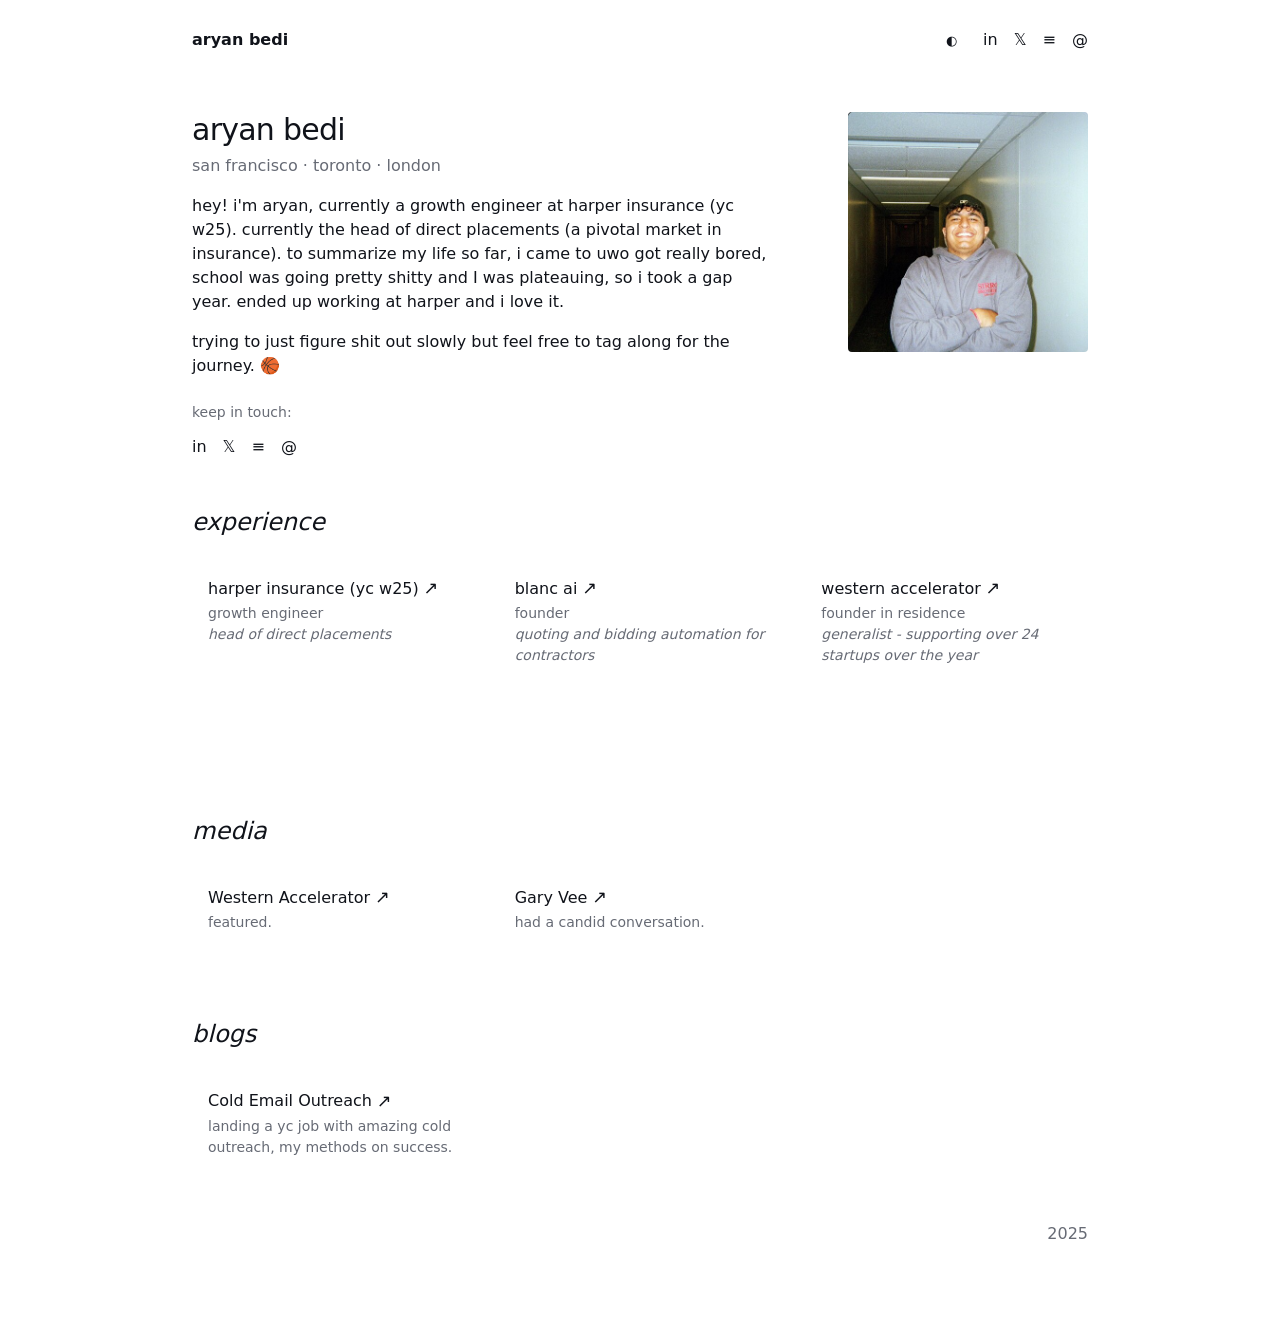
==== index.html @ 82c32fe9 "Recreate personal website for independent static hosting" ====
<!doctype html>
<html lang="en">
<head>
  <meta charset="utf-8">
  <meta name="viewport" content="width=device-width, initial-scale=1">
  <meta name="description" content="Aryan Bedi — growth engineer, founder, and writer.">
  <title>Aryan Bedi</title>
  <link rel="stylesheet" href="/site.css">
</head>
<body>
  <div class="shell">
    <header class="site-header">
      <a class="brand" href="/">aryan bedi</a>
      <div class="header-actions">
        <button class="theme-toggle" type="button" data-theme-toggle aria-label="Switch theme" title="Switch theme"></button>
        <div class="social-links" aria-label="Social links">
          <a href="https://www.linkedin.com/in/aryan-bedi/" target="_blank" rel="noopener noreferrer" aria-label="LinkedIn">in</a>
          <a href="https://x.com/aryan_bedi_" target="_blank" rel="noopener noreferrer" aria-label="X">𝕏</a>
          <a href="https://substack.com/@aryanbedi?utm_campaign=unknown&amp;utm_medium=web" target="_blank" rel="noopener noreferrer" aria-label="Substack">≡</a>
          <a href="mailto:aryankbedi@gmail.com" rel="noopener noreferrer" aria-label="Email">@</a>
        </div>
      </div>
    </header>
    <main>
      <section class="hero">
        <div class="hero-copy">
          <h1>aryan bedi</h1>
          <p class="location">san francisco · toronto · london</p>
          <div class="bio">
            <p>hey! i'm aryan, currently a growth engineer at <a href="https://harperinsure.com" target="_blank" rel="noopener noreferrer">harper insurance (yc w25)</a>. currently the head of direct placements (a pivotal market in insurance). to summarize my life so far, i came to uwo got really bored, school was going pretty shitty and I was plateauing, so i took a gap year. ended up working at harper and i love it.</p>
            <p>trying to just figure shit out slowly but feel free to tag along for the journey. 🏀</p>
          </div>
          <p class="keep-in-touch">keep in touch:</p>
          <div class="social-links" aria-label="Keep in touch">
            <a href="https://www.linkedin.com/in/aryan-bedi/" target="_blank" rel="noopener noreferrer" aria-label="LinkedIn">in</a>
            <a href="https://x.com/aryan_bedi_" target="_blank" rel="noopener noreferrer" aria-label="X">𝕏</a>
            <a href="https://substack.com/@aryanbedi?utm_campaign=unknown&amp;utm_medium=web" target="_blank" rel="noopener noreferrer" aria-label="Substack">≡</a>
            <a href="mailto:aryankbedi@gmail.com" rel="noopener noreferrer" aria-label="Email">@</a>
          </div>
        </div>
        <button class="portrait-toggle" type="button" data-portrait-toggle aria-label="Show conference photo" aria-pressed="false">
          <span class="portrait-inner">
            <img src="/assets/aryan-casual.png" alt="Aryan Bedi casual photo">
            <img class="conference" src="/assets/aryan-conference.jpg" alt="Aryan Bedi presenting at a conference">
          </span>
        </button>
      </section>
      <section class="home-section" aria-labelledby="experience-title">
        <h2 id="experience-title">experience</h2>
        <div class="cards">
          <article class="card"><h3><a class="card-link" href="https://www.harperinsure.com/" target="_blank" rel="noopener noreferrer">harper insurance (yc w25) <span class="arrow" aria-hidden="true">↗</span></a></h3><p>growth engineer</p><p class="description">head of direct placements</p></article>
          <article class="card"><h3><a class="card-link" href="https://www.blancai.ca" target="_blank" rel="noopener noreferrer">blanc ai <span class="arrow" aria-hidden="true">↗</span></a></h3><p>founder</p><p class="description">quoting and bidding automation for contractors</p></article>
          <article class="card"><h3><a class="card-link" href="https://entrepreneurship.uwo.ca/news/2025/04/accelerator-profile-aryan-bedi-of-blanc-ai/" target="_blank" rel="noopener noreferrer">western accelerator <span class="arrow" aria-hidden="true">↗</span></a></h3><p>founder in residence</p><p class="description">generalist - supporting over 24 startups over the year</p></article>
        </div>
      </section>
      <section class="home-section" aria-labelledby="media-title">
        <h2 id="media-title">media</h2>
        <div class="cards">
          <article class="card"><h3><a class="card-link" href="https://entrepreneurship.uwo.ca/news/2025/04/accelerator-profile-aryan-bedi-of-blanc-ai/" target="_blank" rel="noopener noreferrer">Western Accelerator <span class="arrow" aria-hidden="true">↗</span></a></h3><p>featured.</p></article>
          <article class="card"><h3><a class="card-link" href="https://youtube.com/shorts/hI-naSWxzG8?si=ar0FExmpglkH_k2B" target="_blank" rel="noopener noreferrer">Gary Vee <span class="arrow" aria-hidden="true">↗</span></a></h3><p>had a candid conversation.</p></article>
        </div>
      </section>
      <section class="home-section" aria-labelledby="blogs-title">
        <h2 id="blogs-title">blogs</h2>
        <div class="cards"><article class="card"><h3><a class="card-link" href="/playbooks/">Cold Email Outreach <span class="arrow" aria-hidden="true">↗</span></a></h3><p>landing a yc job with amazing cold outreach, my methods on success.</p></article></div>
      </section>
    </main>
    <footer class="site-footer"><p>2025</p></footer>
  </div>
  <script src="/site.js"></script>
</body>
</html>
---- site.css ----
:root {
  color-scheme: light;
  --background: #ffffff;
  --foreground: #10131a;
  --muted: #676b75;
  --soft: #eceef1;
}

:root[data-theme="dark"] {
  color-scheme: dark;
  --background: #080c16;
  --foreground: #f7f6f2;
  --muted: #a5a8b0;
  --soft: #202632;
}

* { box-sizing: border-box; }
html { min-height: 100%; background: var(--background); }
body {
  min-height: 100vh;
  margin: 0;
  background: var(--background);
  color: var(--foreground);
  font-family: ui-sans-serif, system-ui, -apple-system, BlinkMacSystemFont, "Segoe UI", sans-serif;
  font-size: 16px;
  line-height: 1.5;
}
a { color: inherit; text-decoration: none; text-underline-offset: 0.16em; }
a:hover { color: var(--muted); text-decoration: underline; }
a:focus-visible, button:focus-visible { outline: 2px solid currentColor; outline-offset: 3px; }
.shell { width: min(100% - 2rem, 896px); margin: 0 auto; padding-bottom: 5rem; }
.site-header { display: flex; align-items: center; justify-content: space-between; padding: 1.5rem 0 3.5rem; }
.brand { font-size: 1rem; font-weight: 650; text-decoration: none; }
.header-actions, .social-links { display: flex; align-items: center; gap: 1rem; }
.social-links a { display: inline-flex; align-items: center; justify-content: center; color: var(--foreground); }
.social-links svg { width: 1.25rem; height: 1.25rem; }
.theme-toggle {
  width: 2rem; height: 2rem; padding: 0; border: 0; border-radius: 999px;
  background: transparent; color: var(--foreground); cursor: pointer;
}
.theme-toggle:hover { background: var(--soft); }
.theme-icon { width: 1.1rem; height: 1.1rem; }
main { display: block; }
.hero { display: flex; align-items: flex-start; justify-content: space-between; gap: 2rem; }
.hero-copy { max-width: 36rem; }
h1, h2, h3, p { margin-top: 0; }
h1 { margin-bottom: 0.35rem; font-size: 1.875rem; line-height: 1.2; font-weight: 400; letter-spacing: -0.025em; }
h2 { margin-bottom: 1.5rem; font-size: 1.5rem; line-height: 1.25; font-style: italic; font-weight: 400; }
h3 { margin-bottom: 0.15rem; font-size: 1rem; font-weight: 400; }
.location, .muted { color: var(--muted); }
.location { margin-bottom: 1rem; }
.bio p { margin-bottom: 1rem; }
.portrait-toggle {
  position: relative; flex: 0 0 15rem; width: 15rem; height: 15rem; padding: 0; overflow: hidden;
  border: 0; border-radius: 0.25rem; background: var(--soft); color: inherit; cursor: pointer; perspective: 1000px;
}
.portrait-inner { position: relative; display: block; width: 100%; height: 100%; transform-style: preserve-3d; transition: transform 500ms ease-in-out; }
.portrait-toggle.is-flipped .portrait-inner { transform: rotateY(180deg); }
.portrait-toggle img { position: absolute; inset: 0; width: 100%; height: 100%; object-fit: cover; backface-visibility: hidden; }
.portrait-toggle .conference { transform: rotateY(180deg); }
.portrait-toggle:hover { transform: scale(1.03); }
.keep-in-touch { margin: 1.5rem 0 0.75rem; font-size: 0.875rem; color: var(--muted); }
.home-section { padding-top: 3rem; }
.home-section:nth-of-type(2) { padding-bottom: 5.375rem; }
.home-section:nth-of-type(3) { padding-bottom: 1.375rem; }
.cards { display: grid; grid-template-columns: repeat(3, minmax(0, 1fr)); gap: 1.5rem; }
.card { padding: 1rem; border-radius: 0.5rem; transition: background-color 160ms ease, transform 160ms ease; }
.card:hover { background: color-mix(in srgb, var(--soft) 55%, transparent); transform: translateY(-2px); }
.card-link { display: inline-flex; align-items: center; gap: 0.3rem; text-decoration: none; }
.arrow { font-size: 1.1em; line-height: 1; }
.card p { margin: 0; font-size: 0.875rem; color: var(--muted); }
.card .description { font-style: italic; }
.page-title { margin-bottom: 2rem; }
.return-home { display: inline-block; margin-bottom: 2rem; color: var(--muted); }
.playbook-intro { max-width: 42rem; margin-bottom: 2.5rem; }
.playbook-intro h1 { margin-bottom: 1rem; font-size: 1.5rem; font-weight: 500; }
.playbook-card { max-width: 100%; padding: 1.5rem; border: 1px solid var(--soft); border-radius: 0.5rem; }
.playbook-card h2 { margin-bottom: 0.5rem; font-size: 1.25rem; font-style: normal; font-weight: 500; }
.playbook-card p { color: var(--muted); }
.button-link { display: inline-block; padding: 0.55rem 0.8rem; border: 1px solid currentColor; border-radius: 0.3rem; text-decoration: none; }
.subscribe { margin-top: 2.5rem; padding: 1.5rem; border-radius: 0.5rem; background: color-mix(in srgb, var(--soft) 55%, transparent); text-align: center; }
.subscribe h2 { margin-bottom: 0.5rem; font-size: 1rem; font-style: normal; font-weight: 500; }
.article { max-width: 42rem; }
.article h2 { margin-bottom: 0.5rem; font-size: 1.25rem; font-style: normal; font-weight: 500; }
.article p { color: var(--muted); }
.site-footer { margin-top: 3rem; color: var(--muted); text-align: right; }
.not-found { min-height: 65vh; display: grid; place-content: center; text-align: center; }
.not-found h1 { font-size: 2.5rem; font-weight: 650; }

@media (max-width: 640px) {
  .shell { width: min(100% - 2rem, 896px); }
  .site-header { padding-bottom: 2.25rem; }
  .hero { flex-direction: column-reverse; }
  .portrait-toggle { flex-basis: auto; width: min(100%, 15rem); height: auto; aspect-ratio: 1; align-self: center; }
  .cards { grid-template-columns: 1fr; gap: 0.25rem; }
  .home-section { padding-top: 2.5rem; }
  .home-section:nth-of-type(2), .home-section:nth-of-type(3) { padding-bottom: 0; }
}

@media (prefers-reduced-motion: reduce) {
  *, *::before, *::after { scroll-behavior: auto !important; transition-duration: 0.01ms !important; animation-duration: 0.01ms !important; }
  .portrait-toggle:hover, .card:hover { transform: none; }
}
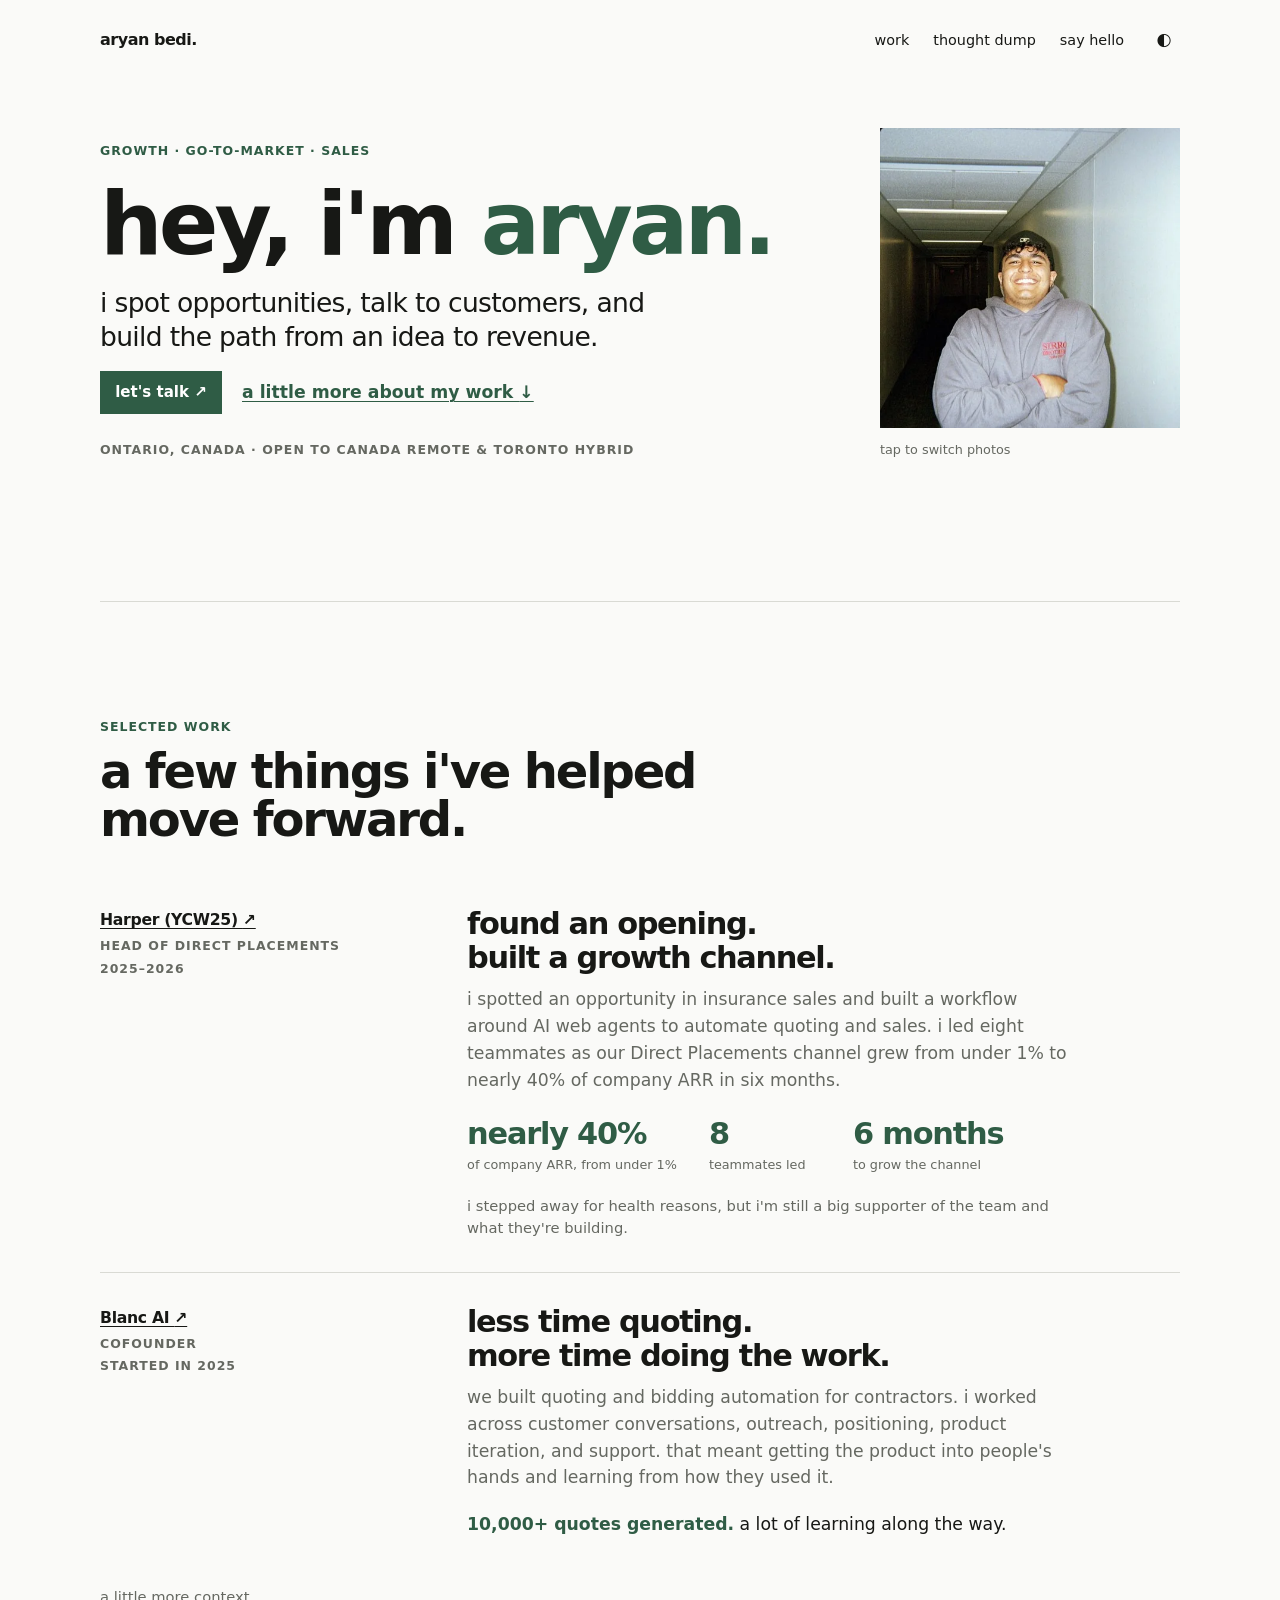
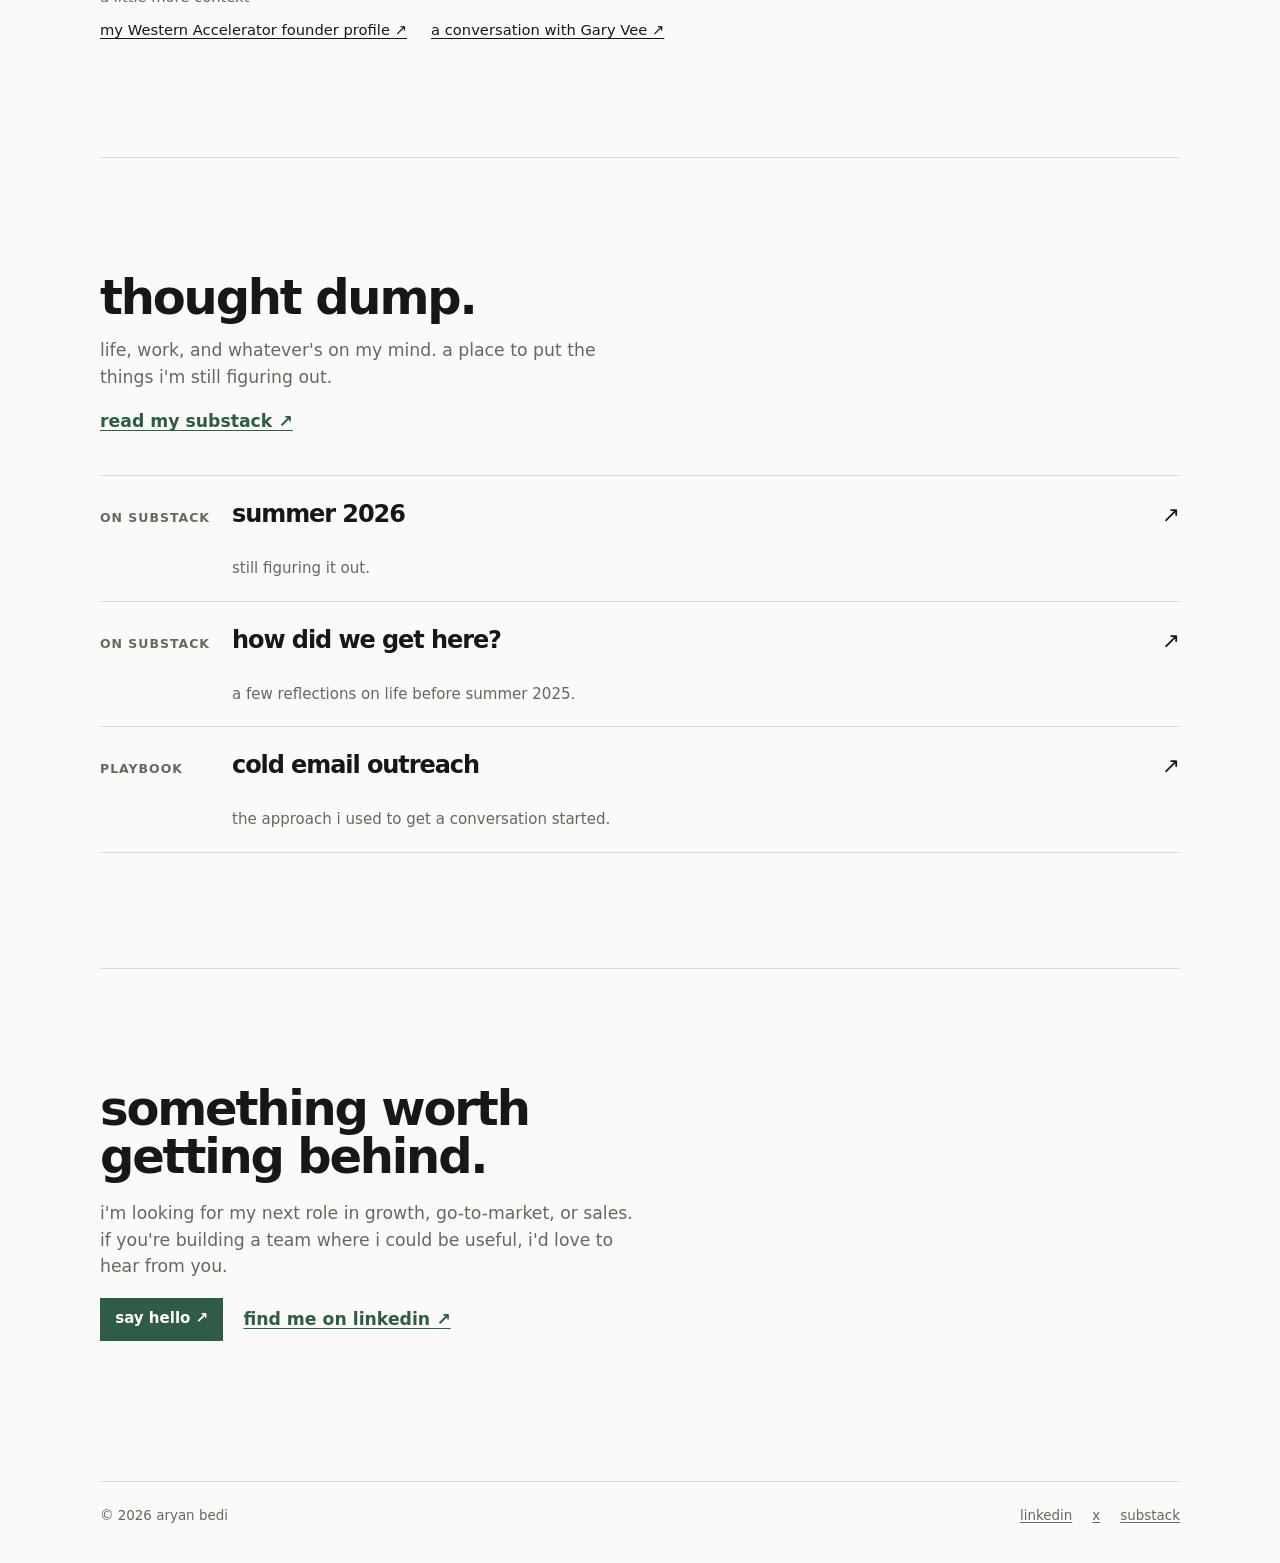
==== commit a88aefc7: "Revamp portfolio for growth and commercial roles" ====
--- a/index.html
+++ b/index.html
@@ -1,72 +1,294 @@
 <!doctype html>
 <html lang="en">
-<head>
-  <meta charset="utf-8">
-  <meta name="viewport" content="width=device-width, initial-scale=1">
-  <meta name="description" content="Aryan Bedi — growth engineer, founder, and writer.">
-  <title>Aryan Bedi</title>
-  <link rel="stylesheet" href="/site.css">
-</head>
-<body>
-  <div class="shell">
-    <header class="site-header">
-      <a class="brand" href="/">aryan bedi</a>
-      <div class="header-actions">
-        <button class="theme-toggle" type="button" data-theme-toggle aria-label="Switch theme" title="Switch theme"></button>
-        <div class="social-links" aria-label="Social links">
-          <a href="https://www.linkedin.com/in/aryan-bedi/" target="_blank" rel="noopener noreferrer" aria-label="LinkedIn">in</a>
-          <a href="https://x.com/aryan_bedi_" target="_blank" rel="noopener noreferrer" aria-label="X">𝕏</a>
-          <a href="https://substack.com/@aryanbedi?utm_campaign=unknown&amp;utm_medium=web" target="_blank" rel="noopener noreferrer" aria-label="Substack">≡</a>
-          <a href="mailto:aryankbedi@gmail.com" rel="noopener noreferrer" aria-label="Email">@</a>
+  <head>
+    <meta charset="utf-8" />
+    <link rel="icon" href="/assets/favicon.png" type="image/png" />
+    <meta name="viewport" content="width=device-width, initial-scale=1" />
+    <meta
+      name="description"
+      content="Aryan Bedi works across growth, go-to-market, and sales. Former Head of Direct Placements at Harper and cofounder of Blanc AI. Based in Ontario, Canada."
+    />
+    <meta
+      property="og:title"
+      content="Aryan Bedi | growth, go-to-market &amp; sales"
+    />
+    <meta
+      property="og:description"
+      content="Finding the opportunity, understanding the customer, and getting things moving. Work, writing, and a little bit of figuring it out."
+    />
+    <meta property="og:type" content="website" />
+    <meta property="og:url" content="https://aryanbedi.com/" />
+    <meta
+      property="og:image"
+      content="https://aryanbedi.com/assets/aryan-conference.jpg"
+    />
+    <meta name="twitter:card" content="summary_large_image" />
+    <link rel="canonical" href="https://aryanbedi.com/" />
+    <title>Aryan Bedi | growth, go-to-market &amp; sales</title>
+    <link rel="stylesheet" href="/site.css?v=1de614bd77" />
+    <script src="/site.js?v=4d072ad372" defer></script>
+  </head>
+  <body class="home-page">
+    <a class="skip-link" href="#main-content">skip to content</a>
+    <div class="shell">
+      <header class="site-header">
+        <a class="brand" href="/" aria-label="Aryan Bedi, home">aryan bedi.</a>
+        <nav class="site-nav" aria-label="Main navigation">
+          <a href="#work">work</a><a href="#thoughts">thought dump</a
+          ><a href="#contact">say hello</a>
+        </nav>
+        <button
+          class="theme-toggle"
+          type="button"
+          data-theme-toggle
+          aria-label="Switch theme"
+          title="Switch theme"
+        ></button>
+      </header>
+      <main id="main-content">
+        <section class="hero-grid" aria-labelledby="intro-title">
+          <div class="hero-copy">
+            <p class="intro-label">growth · go-to-market · sales</p>
+            <h1 id="intro-title">
+              hey, i'm <span class="name-accent">aryan.</span>
+            </h1>
+            <p class="hero-summary">
+              i spot opportunities, talk to customers, and build the path from
+              an idea to revenue.
+            </p>
+            <div class="hero-actions">
+              <a class="primary-link" href="mailto:aryankbedi@gmail.com"
+                >let's talk <span aria-hidden="true">↗</span></a
+              >
+              <a class="text-link" href="#work"
+                >a little more about my work
+                <span aria-hidden="true">↓</span></a
+              >
+            </div>
+            <p class="location-note">
+              ontario, canada · open to canada remote &amp; toronto hybrid
+            </p>
+          </div>
+          <div class="hero-aside">
+            <button
+              class="portrait-toggle"
+              type="button"
+              data-portrait-toggle
+              aria-label="Conference photo"
+              title="Show conference photo"
+              aria-pressed="false"
+            >
+              <span class="portrait-inner">
+                <img
+                  src="/assets/aryan-casual.webp"
+                  alt="Aryan Bedi in a hoodie"
+                  width="504"
+                  height="506"
+                  fetchpriority="high"
+                />
+                <img
+                  class="conference"
+                  src="/assets/aryan-conference.webp"
+                  alt="Aryan Bedi presenting at a conference"
+                  width="800"
+                  height="800"
+                />
+              </span>
+            </button>
+            <p class="photo-caption">tap to switch photos</p>
+          </div>
+        </section>
+        <section id="work" class="work-section" aria-labelledby="work-title">
+          <div class="section-heading">
+            <p class="section-label">selected work</p>
+            <h2 id="work-title">a few things i've helped<br />move forward.</h2>
+          </div>
+          <article class="work-entry featured-work">
+            <div class="work-meta">
+              <a
+                class="company-link"
+                href="https://www.harperinsure.com/news/series-a-announcement"
+                target="_blank"
+                rel="noopener noreferrer"
+                >Harper (YCW25) <span aria-hidden="true">↗</span></a
+              >
+              <p>Head of Direct Placements</p>
+              <p class="work-date">2025–2026</p>
+            </div>
+            <div class="work-body">
+              <h3>found an opening.<br />built a growth channel.</h3>
+              <p>
+                i spotted an opportunity in insurance sales and built a workflow
+                around AI web agents to automate quoting and sales. i led eight
+                teammates as our Direct Placements channel grew from under 1% to
+                nearly 40% of company ARR in six months.
+              </p>
+              <div
+                class="work-results"
+                aria-label="Direct Placements channel results"
+              >
+                <div>
+                  <strong>nearly 40%</strong
+                  ><span class="result-label"
+                    >of company ARR, from under 1%</span
+                  >
+                </div>
+                <div>
+                  <strong>8</strong
+                  ><span class="result-label">teammates led</span>
+                </div>
+                <div>
+                  <strong>6 months</strong
+                  ><span class="result-label">to grow the channel</span>
+                </div>
+              </div>
+              <p class="departure-note">
+                i stepped away for health reasons, but i'm still a big supporter
+                of the team and what they're building.
+              </p>
+            </div>
+          </article>
+          <article class="work-entry">
+            <div class="work-meta">
+              <a
+                class="company-link"
+                href="https://entrepreneurship.uwo.ca/news/2025/04/accelerator-profile-aryan-bedi-of-blanc-ai/"
+                target="_blank"
+                rel="noopener noreferrer"
+                >Blanc AI <span aria-hidden="true">↗</span></a
+              >
+              <p>Cofounder</p>
+              <p class="work-date">started in 2025</p>
+            </div>
+            <div class="work-body">
+              <h3>less time quoting.<br />more time doing the work.</h3>
+              <p>
+                we built quoting and bidding automation for contractors. i
+                worked across customer conversations, outreach, positioning,
+                product iteration, and support. that meant getting the product
+                into people's hands and learning from how they used it.
+              </p>
+              <p class="inline-result">
+                <strong>10,000+ quotes generated.</strong> a lot of learning
+                along the way.
+              </p>
+            </div>
+          </article>
+          <div class="context-links">
+            <span>a little more context</span>
+            <a
+              href="https://entrepreneurship.uwo.ca/news/2025/04/accelerator-profile-aryan-bedi-of-blanc-ai/"
+              target="_blank"
+              rel="noopener noreferrer"
+              >my Western Accelerator founder profile
+              <span aria-hidden="true">↗</span></a
+            >
+            <a
+              href="https://youtube.com/shorts/hI-naSWxzG8?si=ar0FExmpglkH_k2B"
+              target="_blank"
+              rel="noopener noreferrer"
+              >a conversation with Gary Vee <span aria-hidden="true">↗</span></a
+            >
+          </div>
+        </section>
+        <section
+          id="thoughts"
+          class="writing-section"
+          aria-labelledby="writing-title"
+        >
+          <div class="writing-intro">
+            <h2 id="writing-title">thought dump.</h2>
+            <p>
+              life, work, and whatever's on my mind. a place to put the things
+              i'm still figuring out.
+            </p>
+            <a
+              class="text-link"
+              href="https://aryanbedi.substack.com/"
+              target="_blank"
+              rel="noopener noreferrer"
+              >read my substack <span aria-hidden="true">↗</span></a
+            >
+          </div>
+          <div class="writing-list">
+            <a
+              class="writing-entry"
+              href="https://aryanbedi.substack.com/p/summer-2026-still-figuring-it-out"
+              target="_blank"
+              rel="noopener noreferrer"
+            >
+              <span class="writing-kind">on substack</span>
+              <h3>summer 2026</h3>
+              <p>still figuring it out.</p>
+              <span class="arrow" aria-hidden="true">↗</span>
+            </a>
+            <a
+              class="writing-entry"
+              href="https://aryanbedi.substack.com/p/how-did-we-get-here"
+              target="_blank"
+              rel="noopener noreferrer"
+            >
+              <span class="writing-kind">on substack</span>
+              <h3>how did we get here?</h3>
+              <p>a few reflections on life before summer 2025.</p>
+              <span class="arrow" aria-hidden="true">↗</span>
+            </a>
+            <a class="writing-entry" href="/playbooks/">
+              <span class="writing-kind">playbook</span>
+              <h3>cold email outreach</h3>
+              <p>the approach i used to get a conversation started.</p>
+              <span class="arrow" aria-hidden="true">↗</span>
+            </a>
+          </div>
+        </section>
+        <section
+          id="contact"
+          class="contact-section"
+          aria-labelledby="contact-title"
+        >
+          <h2 id="contact-title">something worth<br />getting behind.</h2>
+          <p>
+            i'm looking for my next role in growth, go-to-market, or sales. if
+            you're building a team where i could be useful, i'd love to hear
+            from you.
+          </p>
+          <div class="contact-actions">
+            <a class="primary-link" href="mailto:aryankbedi@gmail.com"
+              >say hello <span aria-hidden="true">↗</span></a
+            >
+            <a
+              class="text-link"
+              href="https://www.linkedin.com/in/aryan-bedi/"
+              target="_blank"
+              rel="noopener noreferrer"
+              >find me on linkedin <span aria-hidden="true">↗</span></a
+            >
+          </div>
+        </section>
+      </main>
+      <footer class="site-footer">
+        <span>© 2026 aryan bedi</span>
+        <div class="footer-links">
+          <a
+            href="https://www.linkedin.com/in/aryan-bedi/"
+            target="_blank"
+            rel="noopener noreferrer"
+            >linkedin</a
+          >
+          <a
+            href="https://x.com/aryan_bedi_"
+            target="_blank"
+            rel="noopener noreferrer"
+            >x</a
+          >
+          <a
+            href="https://aryanbedi.substack.com/"
+            target="_blank"
+            rel="noopener noreferrer"
+            >substack</a
+          >
         </div>
-      </div>
-    </header>
-    <main>
-      <section class="hero">
-        <div class="hero-copy">
-          <h1>aryan bedi</h1>
-          <p class="location">san francisco · toronto · london</p>
-          <div class="bio">
-            <p>hey! i'm aryan, currently a growth engineer at <a href="https://harperinsure.com" target="_blank" rel="noopener noreferrer">harper insurance (yc w25)</a>. currently the head of direct placements (a pivotal market in insurance). to summarize my life so far, i came to uwo got really bored, school was going pretty shitty and I was plateauing, so i took a gap year. ended up working at harper and i love it.</p>
-            <p>trying to just figure shit out slowly but feel free to tag along for the journey. 🏀</p>
-          </div>
-          <p class="keep-in-touch">keep in touch:</p>
-          <div class="social-links" aria-label="Keep in touch">
-            <a href="https://www.linkedin.com/in/aryan-bedi/" target="_blank" rel="noopener noreferrer" aria-label="LinkedIn">in</a>
-            <a href="https://x.com/aryan_bedi_" target="_blank" rel="noopener noreferrer" aria-label="X">𝕏</a>
-            <a href="https://substack.com/@aryanbedi?utm_campaign=unknown&amp;utm_medium=web" target="_blank" rel="noopener noreferrer" aria-label="Substack">≡</a>
-            <a href="mailto:aryankbedi@gmail.com" rel="noopener noreferrer" aria-label="Email">@</a>
-          </div>
-        </div>
-        <button class="portrait-toggle" type="button" data-portrait-toggle aria-label="Show conference photo" aria-pressed="false">
-          <span class="portrait-inner">
-            <img src="/assets/aryan-casual.png" alt="Aryan Bedi casual photo">
-            <img class="conference" src="/assets/aryan-conference.jpg" alt="Aryan Bedi presenting at a conference">
-          </span>
-        </button>
-      </section>
-      <section class="home-section" aria-labelledby="experience-title">
-        <h2 id="experience-title">experience</h2>
-        <div class="cards">
-          <article class="card"><h3><a class="card-link" href="https://www.harperinsure.com/" target="_blank" rel="noopener noreferrer">harper insurance (yc w25) <span class="arrow" aria-hidden="true">↗</span></a></h3><p>growth engineer</p><p class="description">head of direct placements</p></article>
-          <article class="card"><h3><a class="card-link" href="https://www.blancai.ca" target="_blank" rel="noopener noreferrer">blanc ai <span class="arrow" aria-hidden="true">↗</span></a></h3><p>founder</p><p class="description">quoting and bidding automation for contractors</p></article>
-          <article class="card"><h3><a class="card-link" href="https://entrepreneurship.uwo.ca/news/2025/04/accelerator-profile-aryan-bedi-of-blanc-ai/" target="_blank" rel="noopener noreferrer">western accelerator <span class="arrow" aria-hidden="true">↗</span></a></h3><p>founder in residence</p><p class="description">generalist - supporting over 24 startups over the year</p></article>
-        </div>
-      </section>
-      <section class="home-section" aria-labelledby="media-title">
-        <h2 id="media-title">media</h2>
-        <div class="cards">
-          <article class="card"><h3><a class="card-link" href="https://entrepreneurship.uwo.ca/news/2025/04/accelerator-profile-aryan-bedi-of-blanc-ai/" target="_blank" rel="noopener noreferrer">Western Accelerator <span class="arrow" aria-hidden="true">↗</span></a></h3><p>featured.</p></article>
-          <article class="card"><h3><a class="card-link" href="https://youtube.com/shorts/hI-naSWxzG8?si=ar0FExmpglkH_k2B" target="_blank" rel="noopener noreferrer">Gary Vee <span class="arrow" aria-hidden="true">↗</span></a></h3><p>had a candid conversation.</p></article>
-        </div>
-      </section>
-      <section class="home-section" aria-labelledby="blogs-title">
-        <h2 id="blogs-title">blogs</h2>
-        <div class="cards"><article class="card"><h3><a class="card-link" href="/playbooks/">Cold Email Outreach <span class="arrow" aria-hidden="true">↗</span></a></h3><p>landing a yc job with amazing cold outreach, my methods on success.</p></article></div>
-      </section>
-    </main>
-    <footer class="site-footer"><p>2025</p></footer>
-  </div>
-  <script src="/site.js"></script>
-</body>
+      </footer>
+    </div>
+  </body>
 </html>
--- a/site.css
+++ b/site.css
@@ -1,103 +1,543 @@
 :root {
   color-scheme: light;
-  --background: #ffffff;
-  --foreground: #10131a;
-  --muted: #676b75;
-  --soft: #eceef1;
-}
-
+  --background: #fafaf8;
+  --foreground: #171815;
+  --muted: #656861;
+  --line: #d9dad4;
+  --accent: #2f5c45;
+  --accent-contrast: #ffffff;
+  --accent-soft: #e7eee8;
+}
 :root[data-theme="dark"] {
   color-scheme: dark;
-  --background: #080c16;
-  --foreground: #f7f6f2;
-  --muted: #a5a8b0;
-  --soft: #202632;
-}
-
-* { box-sizing: border-box; }
-html { min-height: 100%; background: var(--background); }
+  --background: #11130f;
+  --foreground: #f3f4ef;
+  --muted: #b1b5ab;
+  --line: #373b34;
+  --accent: #9bc5a5;
+  --accent-contrast: #11130f;
+  --accent-soft: #1d2c21;
+}
+@media (prefers-color-scheme: dark) {
+  :root:not([data-theme]) {
+    color-scheme: dark;
+    --background: #11130f;
+    --foreground: #f3f4ef;
+    --muted: #b1b5ab;
+    --line: #373b34;
+    --accent: #9bc5a5;
+    --accent-contrast: #11130f;
+    --accent-soft: #1d2c21;
+  }
+}
+* {
+  box-sizing: border-box;
+}
+html {
+  min-height: 100%;
+  scroll-behavior: smooth;
+  background: var(--background);
+}
 body {
+  min-width: 320px;
   min-height: 100vh;
   margin: 0;
   background: var(--background);
   color: var(--foreground);
-  font-family: ui-sans-serif, system-ui, -apple-system, BlinkMacSystemFont, "Segoe UI", sans-serif;
-  font-size: 16px;
-  line-height: 1.5;
-}
-a { color: inherit; text-decoration: none; text-underline-offset: 0.16em; }
-a:hover { color: var(--muted); text-decoration: underline; }
-a:focus-visible, button:focus-visible { outline: 2px solid currentColor; outline-offset: 3px; }
-.shell { width: min(100% - 2rem, 896px); margin: 0 auto; padding-bottom: 5rem; }
-.site-header { display: flex; align-items: center; justify-content: space-between; padding: 1.5rem 0 3.5rem; }
-.brand { font-size: 1rem; font-weight: 650; text-decoration: none; }
-.header-actions, .social-links { display: flex; align-items: center; gap: 1rem; }
-.social-links a { display: inline-flex; align-items: center; justify-content: center; color: var(--foreground); }
-.social-links svg { width: 1.25rem; height: 1.25rem; }
+  font-family:
+    ui-sans-serif,
+    system-ui,
+    -apple-system,
+    BlinkMacSystemFont,
+    "Segoe UI",
+    sans-serif;
+  font-size: clamp(1rem, 0.96rem + 0.15vw, 1.125rem);
+  line-height: 1.55;
+  text-rendering: optimizeLegibility;
+}
+a {
+  color: inherit;
+  text-decoration-thickness: 1px;
+  text-underline-offset: 0.18em;
+}
+a:hover {
+  color: var(--accent);
+}
+a:focus-visible,
+button:focus-visible {
+  outline: 2px solid var(--accent);
+  outline-offset: 4px;
+}
+h1,
+h2,
+h3,
+p {
+  margin-top: 0;
+}
+h1,
+h2,
+h3 {
+  letter-spacing: -0.045em;
+}
+.skip-link {
+  position: fixed;
+  z-index: 10;
+  top: 0.75rem;
+  left: 0.75rem;
+  transform: translateY(-200%);
+  padding: 0.45rem 0.75rem;
+  background: var(--foreground);
+  color: var(--background);
+}
+.skip-link:focus {
+  transform: translateY(0);
+}
+.shell {
+  width: min(100% - 3rem, 1080px);
+  margin: 0 auto;
+}
+.site-header {
+  display: flex;
+  align-items: center;
+  gap: 1.5rem;
+  padding: 1.5rem 0 4.5rem;
+}
+.brand {
+  flex: none;
+  font-size: 1rem;
+  font-weight: 700;
+  letter-spacing: -0.03em;
+  text-decoration: none;
+}
+.site-nav {
+  display: flex;
+  flex: 1;
+  align-items: center;
+  justify-content: flex-end;
+  gap: clamp(0.85rem, 2vw, 1.5rem);
+  font-size: 0.9rem;
+}
+.site-nav a {
+  text-decoration: none;
+}
 .theme-toggle {
-  width: 2rem; height: 2rem; padding: 0; border: 0; border-radius: 999px;
-  background: transparent; color: var(--foreground); cursor: pointer;
-}
-.theme-toggle:hover { background: var(--soft); }
-.theme-icon { width: 1.1rem; height: 1.1rem; }
-main { display: block; }
-.hero { display: flex; align-items: flex-start; justify-content: space-between; gap: 2rem; }
-.hero-copy { max-width: 36rem; }
-h1, h2, h3, p { margin-top: 0; }
-h1 { margin-bottom: 0.35rem; font-size: 1.875rem; line-height: 1.2; font-weight: 400; letter-spacing: -0.025em; }
-h2 { margin-bottom: 1.5rem; font-size: 1.5rem; line-height: 1.25; font-style: italic; font-weight: 400; }
-h3 { margin-bottom: 0.15rem; font-size: 1rem; font-weight: 400; }
-.location, .muted { color: var(--muted); }
-.location { margin-bottom: 1rem; }
-.bio p { margin-bottom: 1rem; }
+  flex: none;
+  margin-left: auto;
+  width: 2rem;
+  height: 2rem;
+  padding: 0;
+  border: 0;
+  background: transparent;
+  color: var(--foreground);
+  cursor: pointer;
+  font: inherit;
+  line-height: 1;
+}
+.theme-toggle:hover {
+  color: var(--accent);
+}
+.hero-grid {
+  display: grid;
+  grid-template-columns: minmax(0, 1fr) minmax(15rem, 19rem);
+  align-items: end;
+  gap: clamp(2.5rem, 8vw, 7rem);
+  padding-bottom: clamp(5.5rem, 11vw, 9rem);
+}
+.hero-copy {
+  max-width: 44rem;
+}
+.intro-label,
+.section-label,
+.writing-kind,
+.work-meta,
+.location-note {
+  color: var(--muted);
+  font-size: 0.78rem;
+  font-weight: 650;
+  letter-spacing: 0.08em;
+  text-transform: uppercase;
+}
+.intro-label {
+  margin-bottom: 1.25rem;
+  color: var(--accent);
+}
+.hero-grid h1 {
+  max-width: 47rem;
+  margin-bottom: 1.25rem;
+  font-size: clamp(3rem, 7vw, 5.5rem);
+  line-height: 0.97;
+  font-weight: 650;
+}
+.name-accent {
+  color: var(--accent);
+}
+.hero-summary {
+  max-width: 37rem;
+  margin-bottom: 1rem;
+  font-size: clamp(1.25rem, 1.1rem + 0.7vw, 1.75rem);
+  line-height: 1.3;
+  letter-spacing: -0.025em;
+}
+.hero-detail {
+  max-width: 37rem;
+  margin-bottom: 1.5rem;
+  color: var(--muted);
+}
+.hero-actions,
+.contact-actions,
+.footer-links {
+  display: flex;
+  flex-wrap: wrap;
+  align-items: center;
+  gap: 0.9rem 1.25rem;
+}
+.primary-link {
+  display: inline-block;
+  padding: 0.62rem 0.95rem;
+  background: var(--accent);
+  color: var(--accent-contrast);
+  font-size: 0.94rem;
+  font-weight: 650;
+  text-decoration: none;
+}
+.primary-link:hover {
+  background: var(--foreground);
+  color: var(--background);
+}
+.text-link {
+  color: var(--accent);
+  font-weight: 650;
+}
+.location-note {
+  margin: 1.65rem 0 0;
+}
+.hero-aside {
+  justify-self: end;
+  width: min(100%, 18.75rem);
+}
 .portrait-toggle {
-  position: relative; flex: 0 0 15rem; width: 15rem; height: 15rem; padding: 0; overflow: hidden;
-  border: 0; border-radius: 0.25rem; background: var(--soft); color: inherit; cursor: pointer; perspective: 1000px;
-}
-.portrait-inner { position: relative; display: block; width: 100%; height: 100%; transform-style: preserve-3d; transition: transform 500ms ease-in-out; }
-.portrait-toggle.is-flipped .portrait-inner { transform: rotateY(180deg); }
-.portrait-toggle img { position: absolute; inset: 0; width: 100%; height: 100%; object-fit: cover; backface-visibility: hidden; }
-.portrait-toggle .conference { transform: rotateY(180deg); }
-.portrait-toggle:hover { transform: scale(1.03); }
-.keep-in-touch { margin: 1.5rem 0 0.75rem; font-size: 0.875rem; color: var(--muted); }
-.home-section { padding-top: 3rem; }
-.home-section:nth-of-type(2) { padding-bottom: 5.375rem; }
-.home-section:nth-of-type(3) { padding-bottom: 1.375rem; }
-.cards { display: grid; grid-template-columns: repeat(3, minmax(0, 1fr)); gap: 1.5rem; }
-.card { padding: 1rem; border-radius: 0.5rem; transition: background-color 160ms ease, transform 160ms ease; }
-.card:hover { background: color-mix(in srgb, var(--soft) 55%, transparent); transform: translateY(-2px); }
-.card-link { display: inline-flex; align-items: center; gap: 0.3rem; text-decoration: none; }
-.arrow { font-size: 1.1em; line-height: 1; }
-.card p { margin: 0; font-size: 0.875rem; color: var(--muted); }
-.card .description { font-style: italic; }
-.page-title { margin-bottom: 2rem; }
-.return-home { display: inline-block; margin-bottom: 2rem; color: var(--muted); }
-.playbook-intro { max-width: 42rem; margin-bottom: 2.5rem; }
-.playbook-intro h1 { margin-bottom: 1rem; font-size: 1.5rem; font-weight: 500; }
-.playbook-card { max-width: 100%; padding: 1.5rem; border: 1px solid var(--soft); border-radius: 0.5rem; }
-.playbook-card h2 { margin-bottom: 0.5rem; font-size: 1.25rem; font-style: normal; font-weight: 500; }
-.playbook-card p { color: var(--muted); }
-.button-link { display: inline-block; padding: 0.55rem 0.8rem; border: 1px solid currentColor; border-radius: 0.3rem; text-decoration: none; }
-.subscribe { margin-top: 2.5rem; padding: 1.5rem; border-radius: 0.5rem; background: color-mix(in srgb, var(--soft) 55%, transparent); text-align: center; }
-.subscribe h2 { margin-bottom: 0.5rem; font-size: 1rem; font-style: normal; font-weight: 500; }
-.article { max-width: 42rem; }
-.article h2 { margin-bottom: 0.5rem; font-size: 1.25rem; font-style: normal; font-weight: 500; }
-.article p { color: var(--muted); }
-.site-footer { margin-top: 3rem; color: var(--muted); text-align: right; }
-.not-found { min-height: 65vh; display: grid; place-content: center; text-align: center; }
-.not-found h1 { font-size: 2.5rem; font-weight: 650; }
+  position: relative;
+  display: block;
+  width: 100%;
+  aspect-ratio: 1;
+  padding: 0;
+  overflow: hidden;
+  border: 0;
+  background: var(--line);
+  cursor: pointer;
+  perspective: 1000px;
+}
+.portrait-inner {
+  position: relative;
+  display: block;
+  width: 100%;
+  height: 100%;
+  transform-style: preserve-3d;
+  transition: transform 500ms ease-in-out;
+}
+.portrait-toggle.is-flipped .portrait-inner {
+  transform: rotateY(180deg);
+}
+.portrait-toggle img {
+  position: absolute;
+  inset: 0;
+  width: 100%;
+  height: 100%;
+  object-fit: cover;
+  backface-visibility: hidden;
+}
+.portrait-toggle .conference {
+  transform: rotateY(180deg);
+}
+.portrait-toggle:hover {
+  outline: 1px solid var(--accent);
+  outline-offset: 5px;
+}
+.photo-caption {
+  margin: 0.75rem 0 0;
+  color: var(--muted);
+  font-size: 0.8rem;
+}
+.work-section,
+.writing-section,
+.contact-section {
+  padding: clamp(4.5rem, 9vw, 7.5rem) 0;
+  border-top: 1px solid var(--line);
+}
+.section-heading {
+  max-width: 38rem;
+  margin-bottom: clamp(2.25rem, 5vw, 4rem);
+}
+.section-label {
+  margin-bottom: 0.7rem;
+  color: var(--accent);
+}
+.section-heading h2,
+.writing-intro h2,
+.contact-section h2 {
+  margin-bottom: 0;
+  font-size: clamp(2.25rem, 4vw, 3rem);
+  line-height: 1;
+  font-weight: 600;
+}
+.work-entry {
+  display: grid;
+  grid-template-columns: minmax(10rem, 0.47fr) minmax(0, 1fr);
+  gap: 2rem;
+  padding: 2rem 0;
+  border-top: 1px solid var(--line);
+}
+.work-entry.featured-work {
+  padding-top: 0;
+  border-top: 0;
+}
+.work-meta {
+  line-height: 1.65;
+}
+.work-meta a {
+  color: var(--foreground);
+  font-size: 0.98rem;
+  font-weight: 700;
+  letter-spacing: -0.02em;
+  text-transform: none;
+}
+.work-date {
+  color: var(--muted);
+}
+.work-meta p {
+  margin: 0.15rem 0 0;
+}
+.work-body h3 {
+  margin-bottom: 0.75rem;
+  font-size: clamp(1.35rem, 2.4vw, 1.9rem);
+  line-height: 1.1;
+  font-weight: 600;
+}
+.work-body > p {
+  max-width: 38rem;
+  color: var(--muted);
+}
+.work-results {
+  display: flex;
+  flex-wrap: wrap;
+  gap: 1.15rem 2rem;
+  margin: 1.5rem 0 0;
+}
+.work-results > div {
+  min-width: 7rem;
+}
+.work-results strong {
+  display: block;
+  color: var(--accent);
+  font-size: clamp(1.4rem, 2.5vw, 1.9rem);
+  line-height: 1.1;
+  letter-spacing: -0.04em;
+}
+.result-label {
+  display: block;
+  margin-top: 0.25rem;
+  color: var(--muted);
+  font-size: 0.8rem;
+}
+.departure-note {
+  max-width: 40rem;
+  margin: 1.25rem 0 0;
+  color: var(--muted);
+  font-size: 0.92rem;
+}
+.inline-result {
+  margin: 1.25rem 0 0;
+  color: var(--foreground) !important;
+}
+.inline-result strong {
+  color: var(--accent);
+}
+.context-links {
+  display: flex;
+  flex-wrap: wrap;
+  gap: 0.65rem 1.5rem;
+  margin: 1rem 0 0;
+  font-size: 0.92rem;
+}
+.context-links > span {
+  flex-basis: 100%;
+  color: var(--muted);
+}
+.writing-intro {
+  max-width: 42rem;
+  margin-bottom: 2.5rem;
+}
+.writing-intro h2 {
+  margin-bottom: 1rem;
+}
+.writing-intro > p:not(.section-label) {
+  max-width: 34rem;
+  color: var(--muted);
+}
+.writing-list {
+  border-top: 1px solid var(--line);
+}
+.writing-entry {
+  display: grid;
+  grid-template-columns: 7rem minmax(0, 1fr) auto;
+  gap: 1.25rem;
+  align-items: baseline;
+  padding: 1.25rem 0;
+  border-bottom: 1px solid var(--line);
+  text-decoration: none;
+}
+.writing-entry:hover {
+  color: var(--accent);
+}
+.writing-entry h2,
+.writing-entry h3 {
+  margin: 0;
+  font-size: clamp(1.2rem, 2vw, 1.5rem);
+  font-weight: 600;
+}
+.writing-entry p {
+  grid-column: 2;
+  margin: 0.25rem 0 0;
+  color: var(--muted);
+  font-size: 0.94rem;
+}
+.writing-entry .arrow {
+  grid-column: 3;
+  grid-row: 1 / span 2;
+  font-size: 1.35rem;
+}
+.contact-section {
+  padding-bottom: clamp(5.5rem, 11vw, 9rem);
+}
+.contact-section > p:not(.section-label) {
+  max-width: 34rem;
+  color: var(--muted);
+}
+.site-footer {
+  display: flex;
+  flex-wrap: wrap;
+  justify-content: space-between;
+  gap: 1rem;
+  padding: 1.5rem 0 2.25rem;
+  border-top: 1px solid var(--line);
+  color: var(--muted);
+  font-size: 0.84rem;
+}
+.site-footer p {
+  margin: 0;
+}
+.footer-links a {
+  color: var(--muted);
+}
+.subpage-main {
+  min-height: 58vh;
+  padding-bottom: clamp(5rem, 10vw, 8rem);
+}
+.return-home {
+  display: inline-block;
+  margin-bottom: 2.5rem;
+  color: var(--muted);
+  font-size: 0.9rem;
+}
+.page-title {
+  max-width: 44rem;
+  margin-bottom: 1rem;
+  font-size: clamp(3rem, 6vw, 5rem);
+  line-height: 0.98;
+  font-weight: 650;
+}
+.page-intro {
+  max-width: 37rem;
+  margin-bottom: 3rem;
+  color: var(--muted);
+  font-size: 1.1rem;
+}
+.playbook-entry {
+  max-width: 44rem;
+  padding: 1.75rem 0;
+  border-top: 1px solid var(--line);
+  border-bottom: 1px solid var(--line);
+}
+.playbook-entry h2 {
+  margin-bottom: 0.7rem;
+  font-size: 1.55rem;
+  line-height: 1.15;
+  font-weight: 600;
+}
+.playbook-entry p {
+  max-width: 37rem;
+  color: var(--muted);
+}
+.simple-note {
+  max-width: 40rem;
+  color: var(--muted);
+}
+.not-found {
+  min-height: 66vh;
+  display: grid;
+  place-content: center;
+  text-align: left;
+}
+.not-found h1 {
+  font-size: clamp(3rem, 7vw, 5.5rem);
+  line-height: 1;
+}
+@media (max-width: 767px) {
+  .shell {
+    width: min(100% - 2rem, 1080px);
+  }
+  .site-header {
+    flex-wrap: wrap;
+    padding: 1.25rem 0 3.5rem;
+  }
+  .site-nav {
+    order: 3;
+    flex-basis: 100%;
+    justify-content: flex-start;
+  }
+  .hero-grid {
+    grid-template-columns: 1fr;
+    gap: 2.25rem;
+  }
+  .hero-aside {
+    justify-self: start;
+    width: min(75vw, 18rem);
+  }
+  .work-entry {
+    grid-template-columns: 1fr;
+    gap: 1.25rem;
+  }
+  .departure-note,
+  .context-links {
+    grid-column: 1;
+    margin-top: 0;
+  }
+  .writing-entry {
+    grid-template-columns: 1fr auto;
+    gap: 0.35rem 1rem;
+  }
+  .writing-entry p {
+    grid-column: 1;
+  }
+  .writing-entry .arrow {
+    grid-column: 2;
+    grid-row: 1 / span 2;
+  }
+  .site-footer {
+    align-items: flex-start;
+    flex-direction: column;
+  }
+}
+@media (prefers-reduced-motion: reduce) {
+  *,
+  *::before,
+  *::after {
+    scroll-behavior: auto !important;
+    transition-duration: 0.01ms !important;
+    animation-duration: 0.01ms !important;
+  }
+}
 
-@media (max-width: 640px) {
-  .shell { width: min(100% - 2rem, 896px); }
-  .site-header { padding-bottom: 2.25rem; }
-  .hero { flex-direction: column-reverse; }
-  .portrait-toggle { flex-basis: auto; width: min(100%, 15rem); height: auto; aspect-ratio: 1; align-self: center; }
-  .cards { grid-template-columns: 1fr; gap: 0.25rem; }
-  .home-section { padding-top: 2.5rem; }
-  .home-section:nth-of-type(2), .home-section:nth-of-type(3) { padding-bottom: 0; }
-}
-
-@media (prefers-reduced-motion: reduce) {
-  *, *::before, *::after { scroll-behavior: auto !important; transition-duration: 0.01ms !important; animation-duration: 0.01ms !important; }
-  .portrait-toggle:hover, .card:hover { transform: none; }
-}
+.contact-section h2 {
+  margin-bottom: 1.25rem;
+}
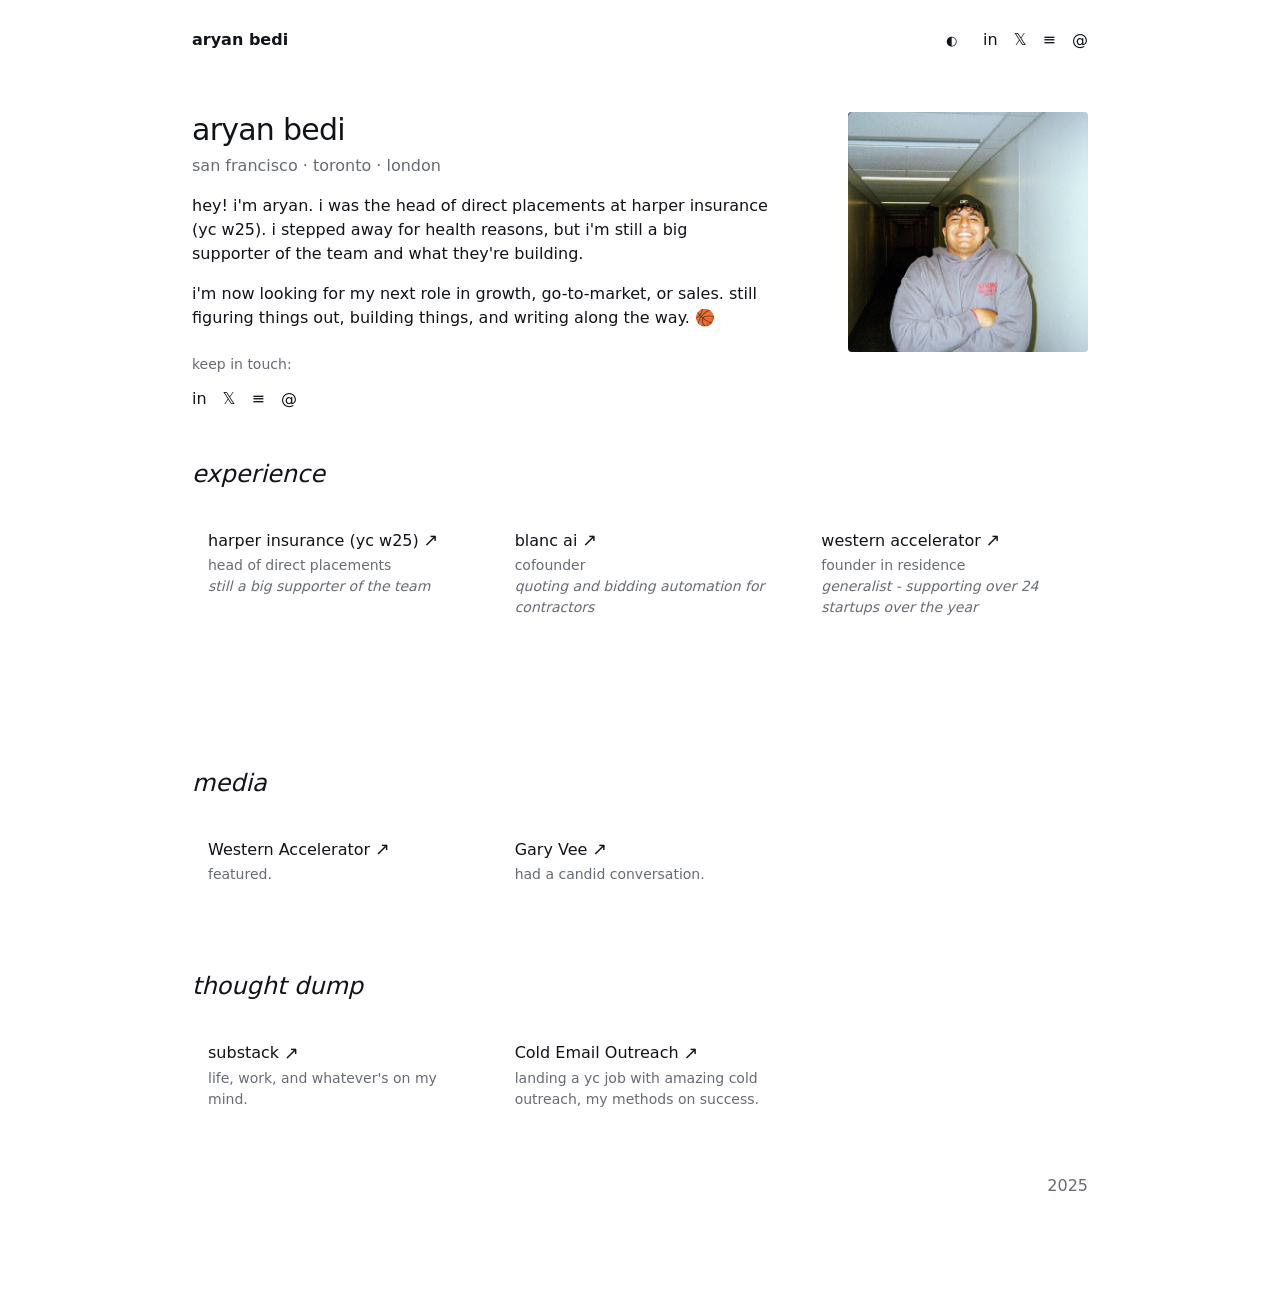
==== commit 304d2723: "Restore original layout with requested copy updates" ====
--- a/index.html
+++ b/index.html
@@ -1,294 +1,72 @@
 <!doctype html>
 <html lang="en">
-  <head>
-    <meta charset="utf-8" />
-    <link rel="icon" href="/assets/favicon.png" type="image/png" />
-    <meta name="viewport" content="width=device-width, initial-scale=1" />
-    <meta
-      name="description"
-      content="Aryan Bedi works across growth, go-to-market, and sales. Former Head of Direct Placements at Harper and cofounder of Blanc AI. Based in Ontario, Canada."
-    />
-    <meta
-      property="og:title"
-      content="Aryan Bedi | growth, go-to-market &amp; sales"
-    />
-    <meta
-      property="og:description"
-      content="Finding the opportunity, understanding the customer, and getting things moving. Work, writing, and a little bit of figuring it out."
-    />
-    <meta property="og:type" content="website" />
-    <meta property="og:url" content="https://aryanbedi.com/" />
-    <meta
-      property="og:image"
-      content="https://aryanbedi.com/assets/aryan-conference.jpg"
-    />
-    <meta name="twitter:card" content="summary_large_image" />
-    <link rel="canonical" href="https://aryanbedi.com/" />
-    <title>Aryan Bedi | growth, go-to-market &amp; sales</title>
-    <link rel="stylesheet" href="/site.css?v=1de614bd77" />
-    <script src="/site.js?v=4d072ad372" defer></script>
-  </head>
-  <body class="home-page">
-    <a class="skip-link" href="#main-content">skip to content</a>
-    <div class="shell">
-      <header class="site-header">
-        <a class="brand" href="/" aria-label="Aryan Bedi, home">aryan bedi.</a>
-        <nav class="site-nav" aria-label="Main navigation">
-          <a href="#work">work</a><a href="#thoughts">thought dump</a
-          ><a href="#contact">say hello</a>
-        </nav>
-        <button
-          class="theme-toggle"
-          type="button"
-          data-theme-toggle
-          aria-label="Switch theme"
-          title="Switch theme"
-        ></button>
-      </header>
-      <main id="main-content">
-        <section class="hero-grid" aria-labelledby="intro-title">
-          <div class="hero-copy">
-            <p class="intro-label">growth · go-to-market · sales</p>
-            <h1 id="intro-title">
-              hey, i'm <span class="name-accent">aryan.</span>
-            </h1>
-            <p class="hero-summary">
-              i spot opportunities, talk to customers, and build the path from
-              an idea to revenue.
-            </p>
-            <div class="hero-actions">
-              <a class="primary-link" href="mailto:aryankbedi@gmail.com"
-                >let's talk <span aria-hidden="true">↗</span></a
-              >
-              <a class="text-link" href="#work"
-                >a little more about my work
-                <span aria-hidden="true">↓</span></a
-              >
-            </div>
-            <p class="location-note">
-              ontario, canada · open to canada remote &amp; toronto hybrid
-            </p>
+<head>
+  <meta charset="utf-8">
+  <meta name="viewport" content="width=device-width, initial-scale=1">
+  <meta name="description" content="Aryan Bedi — growth, go-to-market, and sales. Former Head of Direct Placements at Harper and cofounder of Blanc AI.">
+  <title>Aryan Bedi</title>
+  <link rel="stylesheet" href="/site.css?v=89a7fbd1cd">
+</head>
+<body>
+  <div class="shell">
+    <header class="site-header">
+      <a class="brand" href="/">aryan bedi</a>
+      <div class="header-actions">
+        <button class="theme-toggle" type="button" data-theme-toggle aria-label="Switch theme" title="Switch theme"></button>
+        <div class="social-links" aria-label="Social links">
+          <a href="https://www.linkedin.com/in/aryan-bedi/" target="_blank" rel="noopener noreferrer" aria-label="LinkedIn">in</a>
+          <a href="https://x.com/aryan_bedi_" target="_blank" rel="noopener noreferrer" aria-label="X">𝕏</a>
+          <a href="https://substack.com/@aryanbedi?utm_campaign=unknown&amp;utm_medium=web" target="_blank" rel="noopener noreferrer" aria-label="Substack">≡</a>
+          <a href="mailto:aryankbedi@gmail.com" rel="noopener noreferrer" aria-label="Email">@</a>
+        </div>
+      </div>
+    </header>
+    <main>
+      <section class="hero">
+        <div class="hero-copy">
+          <h1>aryan bedi</h1>
+          <p class="location">san francisco · toronto · london</p>
+          <div class="bio">
+            <p>hey! i'm aryan. i was the head of direct placements at <a href="https://www.harperinsure.com/news/series-a-announcement" target="_blank" rel="noopener noreferrer">harper insurance (yc w25)</a>. i stepped away for health reasons, but i'm still a big supporter of the team and what they're building.</p>
+            <p>i'm now looking for my next role in growth, go-to-market, or sales. still figuring things out, building things, and writing along the way. 🏀</p>
           </div>
-          <div class="hero-aside">
-            <button
-              class="portrait-toggle"
-              type="button"
-              data-portrait-toggle
-              aria-label="Conference photo"
-              title="Show conference photo"
-              aria-pressed="false"
-            >
-              <span class="portrait-inner">
-                <img
-                  src="/assets/aryan-casual.webp"
-                  alt="Aryan Bedi in a hoodie"
-                  width="504"
-                  height="506"
-                  fetchpriority="high"
-                />
-                <img
-                  class="conference"
-                  src="/assets/aryan-conference.webp"
-                  alt="Aryan Bedi presenting at a conference"
-                  width="800"
-                  height="800"
-                />
-              </span>
-            </button>
-            <p class="photo-caption">tap to switch photos</p>
+          <p class="keep-in-touch">keep in touch:</p>
+          <div class="social-links" aria-label="Keep in touch">
+            <a href="https://www.linkedin.com/in/aryan-bedi/" target="_blank" rel="noopener noreferrer" aria-label="LinkedIn">in</a>
+            <a href="https://x.com/aryan_bedi_" target="_blank" rel="noopener noreferrer" aria-label="X">𝕏</a>
+            <a href="https://substack.com/@aryanbedi?utm_campaign=unknown&amp;utm_medium=web" target="_blank" rel="noopener noreferrer" aria-label="Substack">≡</a>
+            <a href="mailto:aryankbedi@gmail.com" rel="noopener noreferrer" aria-label="Email">@</a>
           </div>
-        </section>
-        <section id="work" class="work-section" aria-labelledby="work-title">
-          <div class="section-heading">
-            <p class="section-label">selected work</p>
-            <h2 id="work-title">a few things i've helped<br />move forward.</h2>
-          </div>
-          <article class="work-entry featured-work">
-            <div class="work-meta">
-              <a
-                class="company-link"
-                href="https://www.harperinsure.com/news/series-a-announcement"
-                target="_blank"
-                rel="noopener noreferrer"
-                >Harper (YCW25) <span aria-hidden="true">↗</span></a
-              >
-              <p>Head of Direct Placements</p>
-              <p class="work-date">2025–2026</p>
-            </div>
-            <div class="work-body">
-              <h3>found an opening.<br />built a growth channel.</h3>
-              <p>
-                i spotted an opportunity in insurance sales and built a workflow
-                around AI web agents to automate quoting and sales. i led eight
-                teammates as our Direct Placements channel grew from under 1% to
-                nearly 40% of company ARR in six months.
-              </p>
-              <div
-                class="work-results"
-                aria-label="Direct Placements channel results"
-              >
-                <div>
-                  <strong>nearly 40%</strong
-                  ><span class="result-label"
-                    >of company ARR, from under 1%</span
-                  >
-                </div>
-                <div>
-                  <strong>8</strong
-                  ><span class="result-label">teammates led</span>
-                </div>
-                <div>
-                  <strong>6 months</strong
-                  ><span class="result-label">to grow the channel</span>
-                </div>
-              </div>
-              <p class="departure-note">
-                i stepped away for health reasons, but i'm still a big supporter
-                of the team and what they're building.
-              </p>
-            </div>
-          </article>
-          <article class="work-entry">
-            <div class="work-meta">
-              <a
-                class="company-link"
-                href="https://entrepreneurship.uwo.ca/news/2025/04/accelerator-profile-aryan-bedi-of-blanc-ai/"
-                target="_blank"
-                rel="noopener noreferrer"
-                >Blanc AI <span aria-hidden="true">↗</span></a
-              >
-              <p>Cofounder</p>
-              <p class="work-date">started in 2025</p>
-            </div>
-            <div class="work-body">
-              <h3>less time quoting.<br />more time doing the work.</h3>
-              <p>
-                we built quoting and bidding automation for contractors. i
-                worked across customer conversations, outreach, positioning,
-                product iteration, and support. that meant getting the product
-                into people's hands and learning from how they used it.
-              </p>
-              <p class="inline-result">
-                <strong>10,000+ quotes generated.</strong> a lot of learning
-                along the way.
-              </p>
-            </div>
-          </article>
-          <div class="context-links">
-            <span>a little more context</span>
-            <a
-              href="https://entrepreneurship.uwo.ca/news/2025/04/accelerator-profile-aryan-bedi-of-blanc-ai/"
-              target="_blank"
-              rel="noopener noreferrer"
-              >my Western Accelerator founder profile
-              <span aria-hidden="true">↗</span></a
-            >
-            <a
-              href="https://youtube.com/shorts/hI-naSWxzG8?si=ar0FExmpglkH_k2B"
-              target="_blank"
-              rel="noopener noreferrer"
-              >a conversation with Gary Vee <span aria-hidden="true">↗</span></a
-            >
-          </div>
-        </section>
-        <section
-          id="thoughts"
-          class="writing-section"
-          aria-labelledby="writing-title"
-        >
-          <div class="writing-intro">
-            <h2 id="writing-title">thought dump.</h2>
-            <p>
-              life, work, and whatever's on my mind. a place to put the things
-              i'm still figuring out.
-            </p>
-            <a
-              class="text-link"
-              href="https://aryanbedi.substack.com/"
-              target="_blank"
-              rel="noopener noreferrer"
-              >read my substack <span aria-hidden="true">↗</span></a
-            >
-          </div>
-          <div class="writing-list">
-            <a
-              class="writing-entry"
-              href="https://aryanbedi.substack.com/p/summer-2026-still-figuring-it-out"
-              target="_blank"
-              rel="noopener noreferrer"
-            >
-              <span class="writing-kind">on substack</span>
-              <h3>summer 2026</h3>
-              <p>still figuring it out.</p>
-              <span class="arrow" aria-hidden="true">↗</span>
-            </a>
-            <a
-              class="writing-entry"
-              href="https://aryanbedi.substack.com/p/how-did-we-get-here"
-              target="_blank"
-              rel="noopener noreferrer"
-            >
-              <span class="writing-kind">on substack</span>
-              <h3>how did we get here?</h3>
-              <p>a few reflections on life before summer 2025.</p>
-              <span class="arrow" aria-hidden="true">↗</span>
-            </a>
-            <a class="writing-entry" href="/playbooks/">
-              <span class="writing-kind">playbook</span>
-              <h3>cold email outreach</h3>
-              <p>the approach i used to get a conversation started.</p>
-              <span class="arrow" aria-hidden="true">↗</span>
-            </a>
-          </div>
-        </section>
-        <section
-          id="contact"
-          class="contact-section"
-          aria-labelledby="contact-title"
-        >
-          <h2 id="contact-title">something worth<br />getting behind.</h2>
-          <p>
-            i'm looking for my next role in growth, go-to-market, or sales. if
-            you're building a team where i could be useful, i'd love to hear
-            from you.
-          </p>
-          <div class="contact-actions">
-            <a class="primary-link" href="mailto:aryankbedi@gmail.com"
-              >say hello <span aria-hidden="true">↗</span></a
-            >
-            <a
-              class="text-link"
-              href="https://www.linkedin.com/in/aryan-bedi/"
-              target="_blank"
-              rel="noopener noreferrer"
-              >find me on linkedin <span aria-hidden="true">↗</span></a
-            >
-          </div>
-        </section>
-      </main>
-      <footer class="site-footer">
-        <span>© 2026 aryan bedi</span>
-        <div class="footer-links">
-          <a
-            href="https://www.linkedin.com/in/aryan-bedi/"
-            target="_blank"
-            rel="noopener noreferrer"
-            >linkedin</a
-          >
-          <a
-            href="https://x.com/aryan_bedi_"
-            target="_blank"
-            rel="noopener noreferrer"
-            >x</a
-          >
-          <a
-            href="https://aryanbedi.substack.com/"
-            target="_blank"
-            rel="noopener noreferrer"
-            >substack</a
-          >
         </div>
-      </footer>
-    </div>
-  </body>
+        <button class="portrait-toggle" type="button" data-portrait-toggle aria-label="Show conference photo" aria-pressed="false">
+          <span class="portrait-inner">
+            <img src="/assets/aryan-casual.png" alt="Aryan Bedi casual photo">
+            <img class="conference" src="/assets/aryan-conference.jpg" alt="Aryan Bedi presenting at a conference">
+          </span>
+        </button>
+      </section>
+      <section class="home-section" aria-labelledby="experience-title">
+        <h2 id="experience-title">experience</h2>
+        <div class="cards">
+          <article class="card"><h3><a class="card-link" href="https://www.harperinsure.com/news/series-a-announcement" target="_blank" rel="noopener noreferrer">harper insurance (yc w25) <span class="arrow" aria-hidden="true">↗</span></a></h3><p>head of direct placements</p><p class="description">still a big supporter of the team</p></article>
+          <article class="card"><h3><a class="card-link" href="https://www.blancai.ca" target="_blank" rel="noopener noreferrer">blanc ai <span class="arrow" aria-hidden="true">↗</span></a></h3><p>cofounder</p><p class="description">quoting and bidding automation for contractors</p></article>
+          <article class="card"><h3><a class="card-link" href="https://entrepreneurship.uwo.ca/news/2025/04/accelerator-profile-aryan-bedi-of-blanc-ai/" target="_blank" rel="noopener noreferrer">western accelerator <span class="arrow" aria-hidden="true">↗</span></a></h3><p>founder in residence</p><p class="description">generalist - supporting over 24 startups over the year</p></article>
+        </div>
+      </section>
+      <section class="home-section" aria-labelledby="media-title">
+        <h2 id="media-title">media</h2>
+        <div class="cards">
+          <article class="card"><h3><a class="card-link" href="https://entrepreneurship.uwo.ca/news/2025/04/accelerator-profile-aryan-bedi-of-blanc-ai/" target="_blank" rel="noopener noreferrer">Western Accelerator <span class="arrow" aria-hidden="true">↗</span></a></h3><p>featured.</p></article>
+          <article class="card"><h3><a class="card-link" href="https://youtube.com/shorts/hI-naSWxzG8?si=ar0FExmpglkH_k2B" target="_blank" rel="noopener noreferrer">Gary Vee <span class="arrow" aria-hidden="true">↗</span></a></h3><p>had a candid conversation.</p></article>
+        </div>
+      </section>
+      <section class="home-section" aria-labelledby="thought-dump-title">
+        <h2 id="thought-dump-title">thought dump</h2>
+        <div class="cards"><article class="card"><h3><a class="card-link" href="https://aryanbedi.substack.com/" target="_blank" rel="noopener noreferrer">substack <span class="arrow" aria-hidden="true">↗</span></a></h3><p>life, work, and whatever's on my mind.</p></article><article class="card"><h3><a class="card-link" href="/playbooks/">Cold Email Outreach <span class="arrow" aria-hidden="true">↗</span></a></h3><p>landing a yc job with amazing cold outreach, my methods on success.</p></article></div>
+      </section>
+    </main>
+    <footer class="site-footer"><p>2025</p></footer>
+  </div>
+  <script src="/site.js?v=7d94195d35"></script>
+</body>
 </html>
--- a/site.css
+++ b/site.css
@@ -1,543 +1,103 @@
 :root {
   color-scheme: light;
-  --background: #fafaf8;
-  --foreground: #171815;
-  --muted: #656861;
-  --line: #d9dad4;
-  --accent: #2f5c45;
-  --accent-contrast: #ffffff;
-  --accent-soft: #e7eee8;
+  --background: #ffffff;
+  --foreground: #10131a;
+  --muted: #676b75;
+  --soft: #eceef1;
 }
+
 :root[data-theme="dark"] {
   color-scheme: dark;
-  --background: #11130f;
-  --foreground: #f3f4ef;
-  --muted: #b1b5ab;
-  --line: #373b34;
-  --accent: #9bc5a5;
-  --accent-contrast: #11130f;
-  --accent-soft: #1d2c21;
+  --background: #080c16;
+  --foreground: #f7f6f2;
+  --muted: #a5a8b0;
+  --soft: #202632;
 }
-@media (prefers-color-scheme: dark) {
-  :root:not([data-theme]) {
-    color-scheme: dark;
-    --background: #11130f;
-    --foreground: #f3f4ef;
-    --muted: #b1b5ab;
-    --line: #373b34;
-    --accent: #9bc5a5;
-    --accent-contrast: #11130f;
-    --accent-soft: #1d2c21;
-  }
-}
-* {
-  box-sizing: border-box;
-}
-html {
-  min-height: 100%;
-  scroll-behavior: smooth;
-  background: var(--background);
-}
+
+* { box-sizing: border-box; }
+html { min-height: 100%; background: var(--background); }
 body {
-  min-width: 320px;
   min-height: 100vh;
   margin: 0;
   background: var(--background);
   color: var(--foreground);
-  font-family:
-    ui-sans-serif,
-    system-ui,
-    -apple-system,
-    BlinkMacSystemFont,
-    "Segoe UI",
-    sans-serif;
-  font-size: clamp(1rem, 0.96rem + 0.15vw, 1.125rem);
-  line-height: 1.55;
-  text-rendering: optimizeLegibility;
+  font-family: ui-sans-serif, system-ui, -apple-system, BlinkMacSystemFont, "Segoe UI", sans-serif;
+  font-size: 16px;
+  line-height: 1.5;
 }
-a {
-  color: inherit;
-  text-decoration-thickness: 1px;
-  text-underline-offset: 0.18em;
+a { color: inherit; text-decoration: none; text-underline-offset: 0.16em; }
+a:hover { color: var(--muted); text-decoration: underline; }
+a:focus-visible, button:focus-visible { outline: 2px solid currentColor; outline-offset: 3px; }
+.shell { width: min(100% - 2rem, 896px); margin: 0 auto; padding-bottom: 5rem; }
+.site-header { display: flex; align-items: center; justify-content: space-between; padding: 1.5rem 0 3.5rem; }
+.brand { font-size: 1rem; font-weight: 650; text-decoration: none; }
+.header-actions, .social-links { display: flex; align-items: center; gap: 1rem; }
+.social-links a { display: inline-flex; align-items: center; justify-content: center; color: var(--foreground); }
+.social-links svg { width: 1.25rem; height: 1.25rem; }
+.theme-toggle {
+  width: 2rem; height: 2rem; padding: 0; border: 0; border-radius: 999px;
+  background: transparent; color: var(--foreground); cursor: pointer;
 }
-a:hover {
-  color: var(--accent);
+.theme-toggle:hover { background: var(--soft); }
+.theme-icon { width: 1.1rem; height: 1.1rem; }
+main { display: block; }
+.hero { display: flex; align-items: flex-start; justify-content: space-between; gap: 2rem; }
+.hero-copy { max-width: 36rem; }
+h1, h2, h3, p { margin-top: 0; }
+h1 { margin-bottom: 0.35rem; font-size: 1.875rem; line-height: 1.2; font-weight: 400; letter-spacing: -0.025em; }
+h2 { margin-bottom: 1.5rem; font-size: 1.5rem; line-height: 1.25; font-style: italic; font-weight: 400; }
+h3 { margin-bottom: 0.15rem; font-size: 1rem; font-weight: 400; }
+.location, .muted { color: var(--muted); }
+.location { margin-bottom: 1rem; }
+.bio p { margin-bottom: 1rem; }
+.portrait-toggle {
+  position: relative; flex: 0 0 15rem; width: 15rem; height: 15rem; padding: 0; overflow: hidden;
+  border: 0; border-radius: 0.25rem; background: var(--soft); color: inherit; cursor: pointer; perspective: 1000px;
 }
-a:focus-visible,
-button:focus-visible {
-  outline: 2px solid var(--accent);
-  outline-offset: 4px;
-}
-h1,
-h2,
-h3,
-p {
-  margin-top: 0;
-}
-h1,
-h2,
-h3 {
-  letter-spacing: -0.045em;
-}
-.skip-link {
-  position: fixed;
-  z-index: 10;
-  top: 0.75rem;
-  left: 0.75rem;
-  transform: translateY(-200%);
-  padding: 0.45rem 0.75rem;
-  background: var(--foreground);
-  color: var(--background);
-}
-.skip-link:focus {
-  transform: translateY(0);
-}
-.shell {
-  width: min(100% - 3rem, 1080px);
-  margin: 0 auto;
-}
-.site-header {
-  display: flex;
-  align-items: center;
-  gap: 1.5rem;
-  padding: 1.5rem 0 4.5rem;
-}
-.brand {
-  flex: none;
-  font-size: 1rem;
-  font-weight: 700;
-  letter-spacing: -0.03em;
-  text-decoration: none;
-}
-.site-nav {
-  display: flex;
-  flex: 1;
-  align-items: center;
-  justify-content: flex-end;
-  gap: clamp(0.85rem, 2vw, 1.5rem);
-  font-size: 0.9rem;
-}
-.site-nav a {
-  text-decoration: none;
-}
-.theme-toggle {
-  flex: none;
-  margin-left: auto;
-  width: 2rem;
-  height: 2rem;
-  padding: 0;
-  border: 0;
-  background: transparent;
-  color: var(--foreground);
-  cursor: pointer;
-  font: inherit;
-  line-height: 1;
-}
-.theme-toggle:hover {
-  color: var(--accent);
-}
-.hero-grid {
-  display: grid;
-  grid-template-columns: minmax(0, 1fr) minmax(15rem, 19rem);
-  align-items: end;
-  gap: clamp(2.5rem, 8vw, 7rem);
-  padding-bottom: clamp(5.5rem, 11vw, 9rem);
-}
-.hero-copy {
-  max-width: 44rem;
-}
-.intro-label,
-.section-label,
-.writing-kind,
-.work-meta,
-.location-note {
-  color: var(--muted);
-  font-size: 0.78rem;
-  font-weight: 650;
-  letter-spacing: 0.08em;
-  text-transform: uppercase;
-}
-.intro-label {
-  margin-bottom: 1.25rem;
-  color: var(--accent);
-}
-.hero-grid h1 {
-  max-width: 47rem;
-  margin-bottom: 1.25rem;
-  font-size: clamp(3rem, 7vw, 5.5rem);
-  line-height: 0.97;
-  font-weight: 650;
-}
-.name-accent {
-  color: var(--accent);
-}
-.hero-summary {
-  max-width: 37rem;
-  margin-bottom: 1rem;
-  font-size: clamp(1.25rem, 1.1rem + 0.7vw, 1.75rem);
-  line-height: 1.3;
-  letter-spacing: -0.025em;
-}
-.hero-detail {
-  max-width: 37rem;
-  margin-bottom: 1.5rem;
-  color: var(--muted);
-}
-.hero-actions,
-.contact-actions,
-.footer-links {
-  display: flex;
-  flex-wrap: wrap;
-  align-items: center;
-  gap: 0.9rem 1.25rem;
-}
-.primary-link {
-  display: inline-block;
-  padding: 0.62rem 0.95rem;
-  background: var(--accent);
-  color: var(--accent-contrast);
-  font-size: 0.94rem;
-  font-weight: 650;
-  text-decoration: none;
-}
-.primary-link:hover {
-  background: var(--foreground);
-  color: var(--background);
-}
-.text-link {
-  color: var(--accent);
-  font-weight: 650;
-}
-.location-note {
-  margin: 1.65rem 0 0;
-}
-.hero-aside {
-  justify-self: end;
-  width: min(100%, 18.75rem);
-}
-.portrait-toggle {
-  position: relative;
-  display: block;
-  width: 100%;
-  aspect-ratio: 1;
-  padding: 0;
-  overflow: hidden;
-  border: 0;
-  background: var(--line);
-  cursor: pointer;
-  perspective: 1000px;
-}
-.portrait-inner {
-  position: relative;
-  display: block;
-  width: 100%;
-  height: 100%;
-  transform-style: preserve-3d;
-  transition: transform 500ms ease-in-out;
-}
-.portrait-toggle.is-flipped .portrait-inner {
-  transform: rotateY(180deg);
-}
-.portrait-toggle img {
-  position: absolute;
-  inset: 0;
-  width: 100%;
-  height: 100%;
-  object-fit: cover;
-  backface-visibility: hidden;
-}
-.portrait-toggle .conference {
-  transform: rotateY(180deg);
-}
-.portrait-toggle:hover {
-  outline: 1px solid var(--accent);
-  outline-offset: 5px;
-}
-.photo-caption {
-  margin: 0.75rem 0 0;
-  color: var(--muted);
-  font-size: 0.8rem;
-}
-.work-section,
-.writing-section,
-.contact-section {
-  padding: clamp(4.5rem, 9vw, 7.5rem) 0;
-  border-top: 1px solid var(--line);
-}
-.section-heading {
-  max-width: 38rem;
-  margin-bottom: clamp(2.25rem, 5vw, 4rem);
-}
-.section-label {
-  margin-bottom: 0.7rem;
-  color: var(--accent);
-}
-.section-heading h2,
-.writing-intro h2,
-.contact-section h2 {
-  margin-bottom: 0;
-  font-size: clamp(2.25rem, 4vw, 3rem);
-  line-height: 1;
-  font-weight: 600;
-}
-.work-entry {
-  display: grid;
-  grid-template-columns: minmax(10rem, 0.47fr) minmax(0, 1fr);
-  gap: 2rem;
-  padding: 2rem 0;
-  border-top: 1px solid var(--line);
-}
-.work-entry.featured-work {
-  padding-top: 0;
-  border-top: 0;
-}
-.work-meta {
-  line-height: 1.65;
-}
-.work-meta a {
-  color: var(--foreground);
-  font-size: 0.98rem;
-  font-weight: 700;
-  letter-spacing: -0.02em;
-  text-transform: none;
-}
-.work-date {
-  color: var(--muted);
-}
-.work-meta p {
-  margin: 0.15rem 0 0;
-}
-.work-body h3 {
-  margin-bottom: 0.75rem;
-  font-size: clamp(1.35rem, 2.4vw, 1.9rem);
-  line-height: 1.1;
-  font-weight: 600;
-}
-.work-body > p {
-  max-width: 38rem;
-  color: var(--muted);
-}
-.work-results {
-  display: flex;
-  flex-wrap: wrap;
-  gap: 1.15rem 2rem;
-  margin: 1.5rem 0 0;
-}
-.work-results > div {
-  min-width: 7rem;
-}
-.work-results strong {
-  display: block;
-  color: var(--accent);
-  font-size: clamp(1.4rem, 2.5vw, 1.9rem);
-  line-height: 1.1;
-  letter-spacing: -0.04em;
-}
-.result-label {
-  display: block;
-  margin-top: 0.25rem;
-  color: var(--muted);
-  font-size: 0.8rem;
-}
-.departure-note {
-  max-width: 40rem;
-  margin: 1.25rem 0 0;
-  color: var(--muted);
-  font-size: 0.92rem;
-}
-.inline-result {
-  margin: 1.25rem 0 0;
-  color: var(--foreground) !important;
-}
-.inline-result strong {
-  color: var(--accent);
-}
-.context-links {
-  display: flex;
-  flex-wrap: wrap;
-  gap: 0.65rem 1.5rem;
-  margin: 1rem 0 0;
-  font-size: 0.92rem;
-}
-.context-links > span {
-  flex-basis: 100%;
-  color: var(--muted);
-}
-.writing-intro {
-  max-width: 42rem;
-  margin-bottom: 2.5rem;
-}
-.writing-intro h2 {
-  margin-bottom: 1rem;
-}
-.writing-intro > p:not(.section-label) {
-  max-width: 34rem;
-  color: var(--muted);
-}
-.writing-list {
-  border-top: 1px solid var(--line);
-}
-.writing-entry {
-  display: grid;
-  grid-template-columns: 7rem minmax(0, 1fr) auto;
-  gap: 1.25rem;
-  align-items: baseline;
-  padding: 1.25rem 0;
-  border-bottom: 1px solid var(--line);
-  text-decoration: none;
-}
-.writing-entry:hover {
-  color: var(--accent);
-}
-.writing-entry h2,
-.writing-entry h3 {
-  margin: 0;
-  font-size: clamp(1.2rem, 2vw, 1.5rem);
-  font-weight: 600;
-}
-.writing-entry p {
-  grid-column: 2;
-  margin: 0.25rem 0 0;
-  color: var(--muted);
-  font-size: 0.94rem;
-}
-.writing-entry .arrow {
-  grid-column: 3;
-  grid-row: 1 / span 2;
-  font-size: 1.35rem;
-}
-.contact-section {
-  padding-bottom: clamp(5.5rem, 11vw, 9rem);
-}
-.contact-section > p:not(.section-label) {
-  max-width: 34rem;
-  color: var(--muted);
-}
-.site-footer {
-  display: flex;
-  flex-wrap: wrap;
-  justify-content: space-between;
-  gap: 1rem;
-  padding: 1.5rem 0 2.25rem;
-  border-top: 1px solid var(--line);
-  color: var(--muted);
-  font-size: 0.84rem;
-}
-.site-footer p {
-  margin: 0;
-}
-.footer-links a {
-  color: var(--muted);
-}
-.subpage-main {
-  min-height: 58vh;
-  padding-bottom: clamp(5rem, 10vw, 8rem);
-}
-.return-home {
-  display: inline-block;
-  margin-bottom: 2.5rem;
-  color: var(--muted);
-  font-size: 0.9rem;
-}
-.page-title {
-  max-width: 44rem;
-  margin-bottom: 1rem;
-  font-size: clamp(3rem, 6vw, 5rem);
-  line-height: 0.98;
-  font-weight: 650;
-}
-.page-intro {
-  max-width: 37rem;
-  margin-bottom: 3rem;
-  color: var(--muted);
-  font-size: 1.1rem;
-}
-.playbook-entry {
-  max-width: 44rem;
-  padding: 1.75rem 0;
-  border-top: 1px solid var(--line);
-  border-bottom: 1px solid var(--line);
-}
-.playbook-entry h2 {
-  margin-bottom: 0.7rem;
-  font-size: 1.55rem;
-  line-height: 1.15;
-  font-weight: 600;
-}
-.playbook-entry p {
-  max-width: 37rem;
-  color: var(--muted);
-}
-.simple-note {
-  max-width: 40rem;
-  color: var(--muted);
-}
-.not-found {
-  min-height: 66vh;
-  display: grid;
-  place-content: center;
-  text-align: left;
-}
-.not-found h1 {
-  font-size: clamp(3rem, 7vw, 5.5rem);
-  line-height: 1;
-}
-@media (max-width: 767px) {
-  .shell {
-    width: min(100% - 2rem, 1080px);
-  }
-  .site-header {
-    flex-wrap: wrap;
-    padding: 1.25rem 0 3.5rem;
-  }
-  .site-nav {
-    order: 3;
-    flex-basis: 100%;
-    justify-content: flex-start;
-  }
-  .hero-grid {
-    grid-template-columns: 1fr;
-    gap: 2.25rem;
-  }
-  .hero-aside {
-    justify-self: start;
-    width: min(75vw, 18rem);
-  }
-  .work-entry {
-    grid-template-columns: 1fr;
-    gap: 1.25rem;
-  }
-  .departure-note,
-  .context-links {
-    grid-column: 1;
-    margin-top: 0;
-  }
-  .writing-entry {
-    grid-template-columns: 1fr auto;
-    gap: 0.35rem 1rem;
-  }
-  .writing-entry p {
-    grid-column: 1;
-  }
-  .writing-entry .arrow {
-    grid-column: 2;
-    grid-row: 1 / span 2;
-  }
-  .site-footer {
-    align-items: flex-start;
-    flex-direction: column;
-  }
-}
-@media (prefers-reduced-motion: reduce) {
-  *,
-  *::before,
-  *::after {
-    scroll-behavior: auto !important;
-    transition-duration: 0.01ms !important;
-    animation-duration: 0.01ms !important;
-  }
+.portrait-inner { position: relative; display: block; width: 100%; height: 100%; transform-style: preserve-3d; transition: transform 500ms ease-in-out; }
+.portrait-toggle.is-flipped .portrait-inner { transform: rotateY(180deg); }
+.portrait-toggle img { position: absolute; inset: 0; width: 100%; height: 100%; object-fit: cover; backface-visibility: hidden; }
+.portrait-toggle .conference { transform: rotateY(180deg); }
+.portrait-toggle:hover { transform: scale(1.03); }
+.keep-in-touch { margin: 1.5rem 0 0.75rem; font-size: 0.875rem; color: var(--muted); }
+.home-section { padding-top: 3rem; }
+.home-section:nth-of-type(2) { padding-bottom: 5.375rem; }
+.home-section:nth-of-type(3) { padding-bottom: 1.375rem; }
+.cards { display: grid; grid-template-columns: repeat(3, minmax(0, 1fr)); gap: 1.5rem; }
+.card { padding: 1rem; border-radius: 0.5rem; transition: background-color 160ms ease, transform 160ms ease; }
+.card:hover { background: color-mix(in srgb, var(--soft) 55%, transparent); transform: translateY(-2px); }
+.card-link { display: inline-flex; align-items: center; gap: 0.3rem; text-decoration: none; }
+.arrow { font-size: 1.1em; line-height: 1; }
+.card p { margin: 0; font-size: 0.875rem; color: var(--muted); }
+.card .description { font-style: italic; }
+.page-title { margin-bottom: 2rem; }
+.return-home { display: inline-block; margin-bottom: 2rem; color: var(--muted); }
+.playbook-intro { max-width: 42rem; margin-bottom: 2.5rem; }
+.playbook-intro h1 { margin-bottom: 1rem; font-size: 1.5rem; font-weight: 500; }
+.playbook-card { max-width: 100%; padding: 1.5rem; border: 1px solid var(--soft); border-radius: 0.5rem; }
+.playbook-card h2 { margin-bottom: 0.5rem; font-size: 1.25rem; font-style: normal; font-weight: 500; }
+.playbook-card p { color: var(--muted); }
+.button-link { display: inline-block; padding: 0.55rem 0.8rem; border: 1px solid currentColor; border-radius: 0.3rem; text-decoration: none; }
+.subscribe { margin-top: 2.5rem; padding: 1.5rem; border-radius: 0.5rem; background: color-mix(in srgb, var(--soft) 55%, transparent); text-align: center; }
+.subscribe h2 { margin-bottom: 0.5rem; font-size: 1rem; font-style: normal; font-weight: 500; }
+.article { max-width: 42rem; }
+.article h2 { margin-bottom: 0.5rem; font-size: 1.25rem; font-style: normal; font-weight: 500; }
+.article p { color: var(--muted); }
+.site-footer { margin-top: 3rem; color: var(--muted); text-align: right; }
+.not-found { min-height: 65vh; display: grid; place-content: center; text-align: center; }
+.not-found h1 { font-size: 2.5rem; font-weight: 650; }
+
+@media (max-width: 640px) {
+  .shell { width: min(100% - 2rem, 896px); }
+  .site-header { padding-bottom: 2.25rem; }
+  .hero { flex-direction: column-reverse; }
+  .portrait-toggle { flex-basis: auto; width: min(100%, 15rem); height: auto; aspect-ratio: 1; align-self: center; }
+  .cards { grid-template-columns: 1fr; gap: 0.25rem; }
+  .home-section { padding-top: 2.5rem; }
+  .home-section:nth-of-type(2), .home-section:nth-of-type(3) { padding-bottom: 0; }
 }
 
-.contact-section h2 {
-  margin-bottom: 1.25rem;
+@media (prefers-reduced-motion: reduce) {
+  *, *::before, *::after { scroll-behavior: auto !important; transition-duration: 0.01ms !important; animation-duration: 0.01ms !important; }
+  .portrait-toggle:hover, .card:hover { transform: none; }
 }
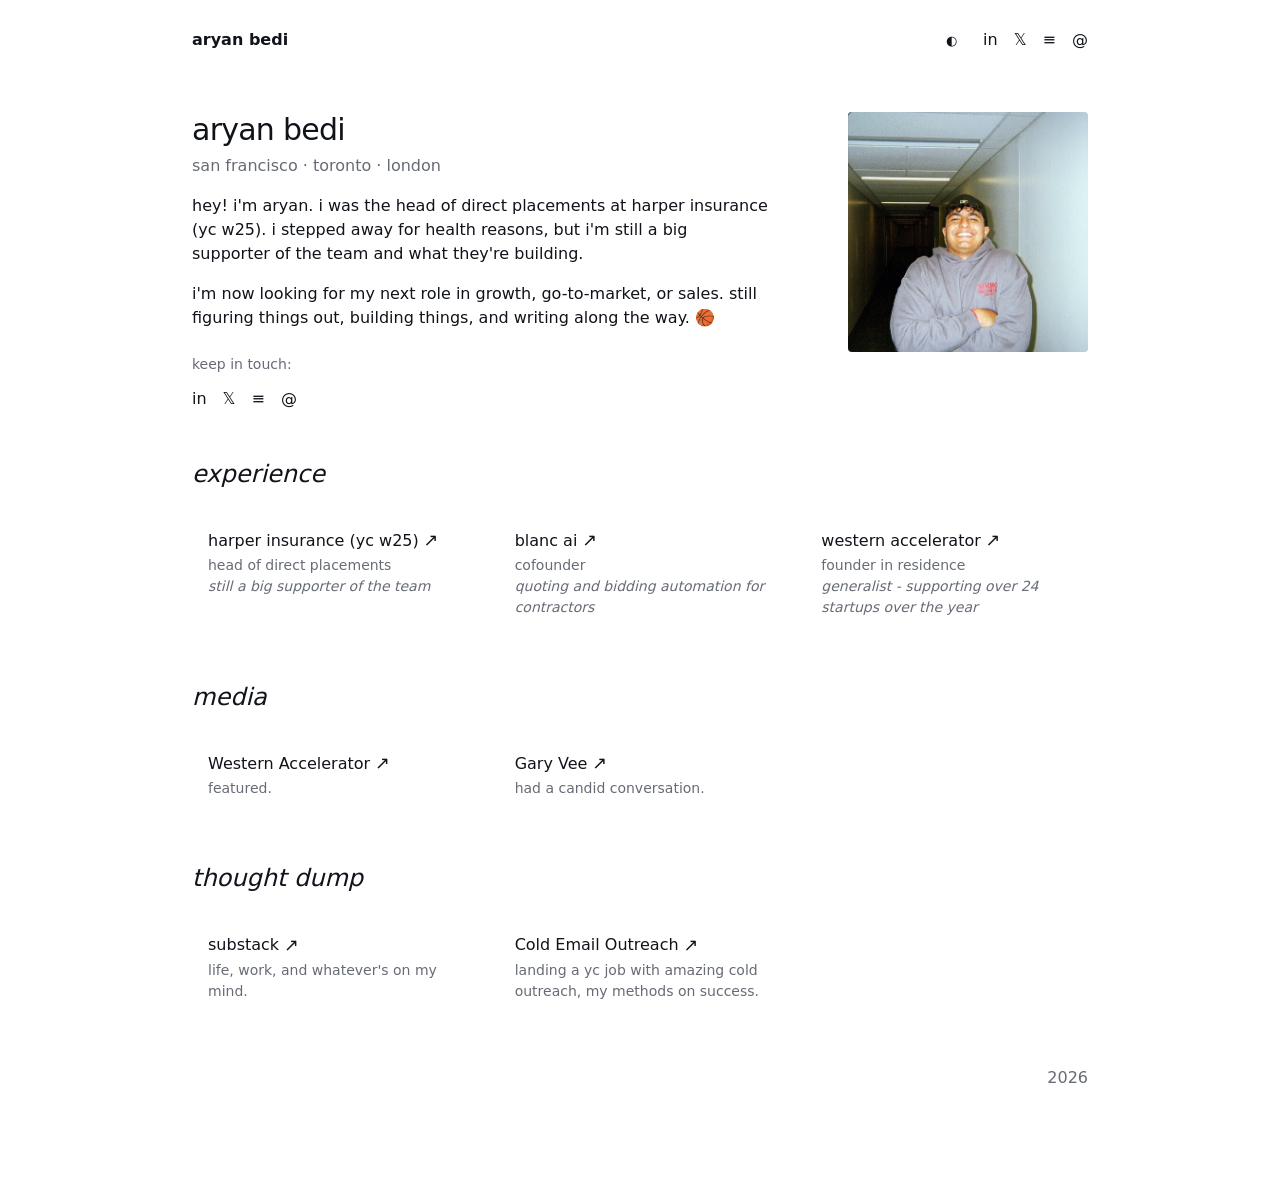
==== commit 3e749754: "Make section spacing consistent and update footer year" ====
--- a/index.html
+++ b/index.html
@@ -5,7 +5,7 @@
   <meta name="viewport" content="width=device-width, initial-scale=1">
   <meta name="description" content="Aryan Bedi — growth, go-to-market, and sales. Former Head of Direct Placements at Harper and cofounder of Blanc AI.">
   <title>Aryan Bedi</title>
-  <link rel="stylesheet" href="/site.css?v=89a7fbd1cd">
+  <link rel="stylesheet" href="/site.css?v=8b2680d765">
 </head>
 <body>
   <div class="shell">
@@ -65,7 +65,7 @@
         <div class="cards"><article class="card"><h3><a class="card-link" href="https://aryanbedi.substack.com/" target="_blank" rel="noopener noreferrer">substack <span class="arrow" aria-hidden="true">↗</span></a></h3><p>life, work, and whatever's on my mind.</p></article><article class="card"><h3><a class="card-link" href="/playbooks/">Cold Email Outreach <span class="arrow" aria-hidden="true">↗</span></a></h3><p>landing a yc job with amazing cold outreach, my methods on success.</p></article></div>
       </section>
     </main>
-    <footer class="site-footer"><p>2025</p></footer>
+    <footer class="site-footer"><p>2026</p></footer>
   </div>
   <script src="/site.js?v=7d94195d35"></script>
 </body>
--- a/site.css
+++ b/site.css
@@ -61,8 +61,6 @@
 .portrait-toggle:hover { transform: scale(1.03); }
 .keep-in-touch { margin: 1.5rem 0 0.75rem; font-size: 0.875rem; color: var(--muted); }
 .home-section { padding-top: 3rem; }
-.home-section:nth-of-type(2) { padding-bottom: 5.375rem; }
-.home-section:nth-of-type(3) { padding-bottom: 1.375rem; }
 .cards { display: grid; grid-template-columns: repeat(3, minmax(0, 1fr)); gap: 1.5rem; }
 .card { padding: 1rem; border-radius: 0.5rem; transition: background-color 160ms ease, transform 160ms ease; }
 .card:hover { background: color-mix(in srgb, var(--soft) 55%, transparent); transform: translateY(-2px); }
@@ -94,7 +92,6 @@
   .portrait-toggle { flex-basis: auto; width: min(100%, 15rem); height: auto; aspect-ratio: 1; align-self: center; }
   .cards { grid-template-columns: 1fr; gap: 0.25rem; }
   .home-section { padding-top: 2.5rem; }
-  .home-section:nth-of-type(2), .home-section:nth-of-type(3) { padding-bottom: 0; }
 }
 
 @media (prefers-reduced-motion: reduce) {
